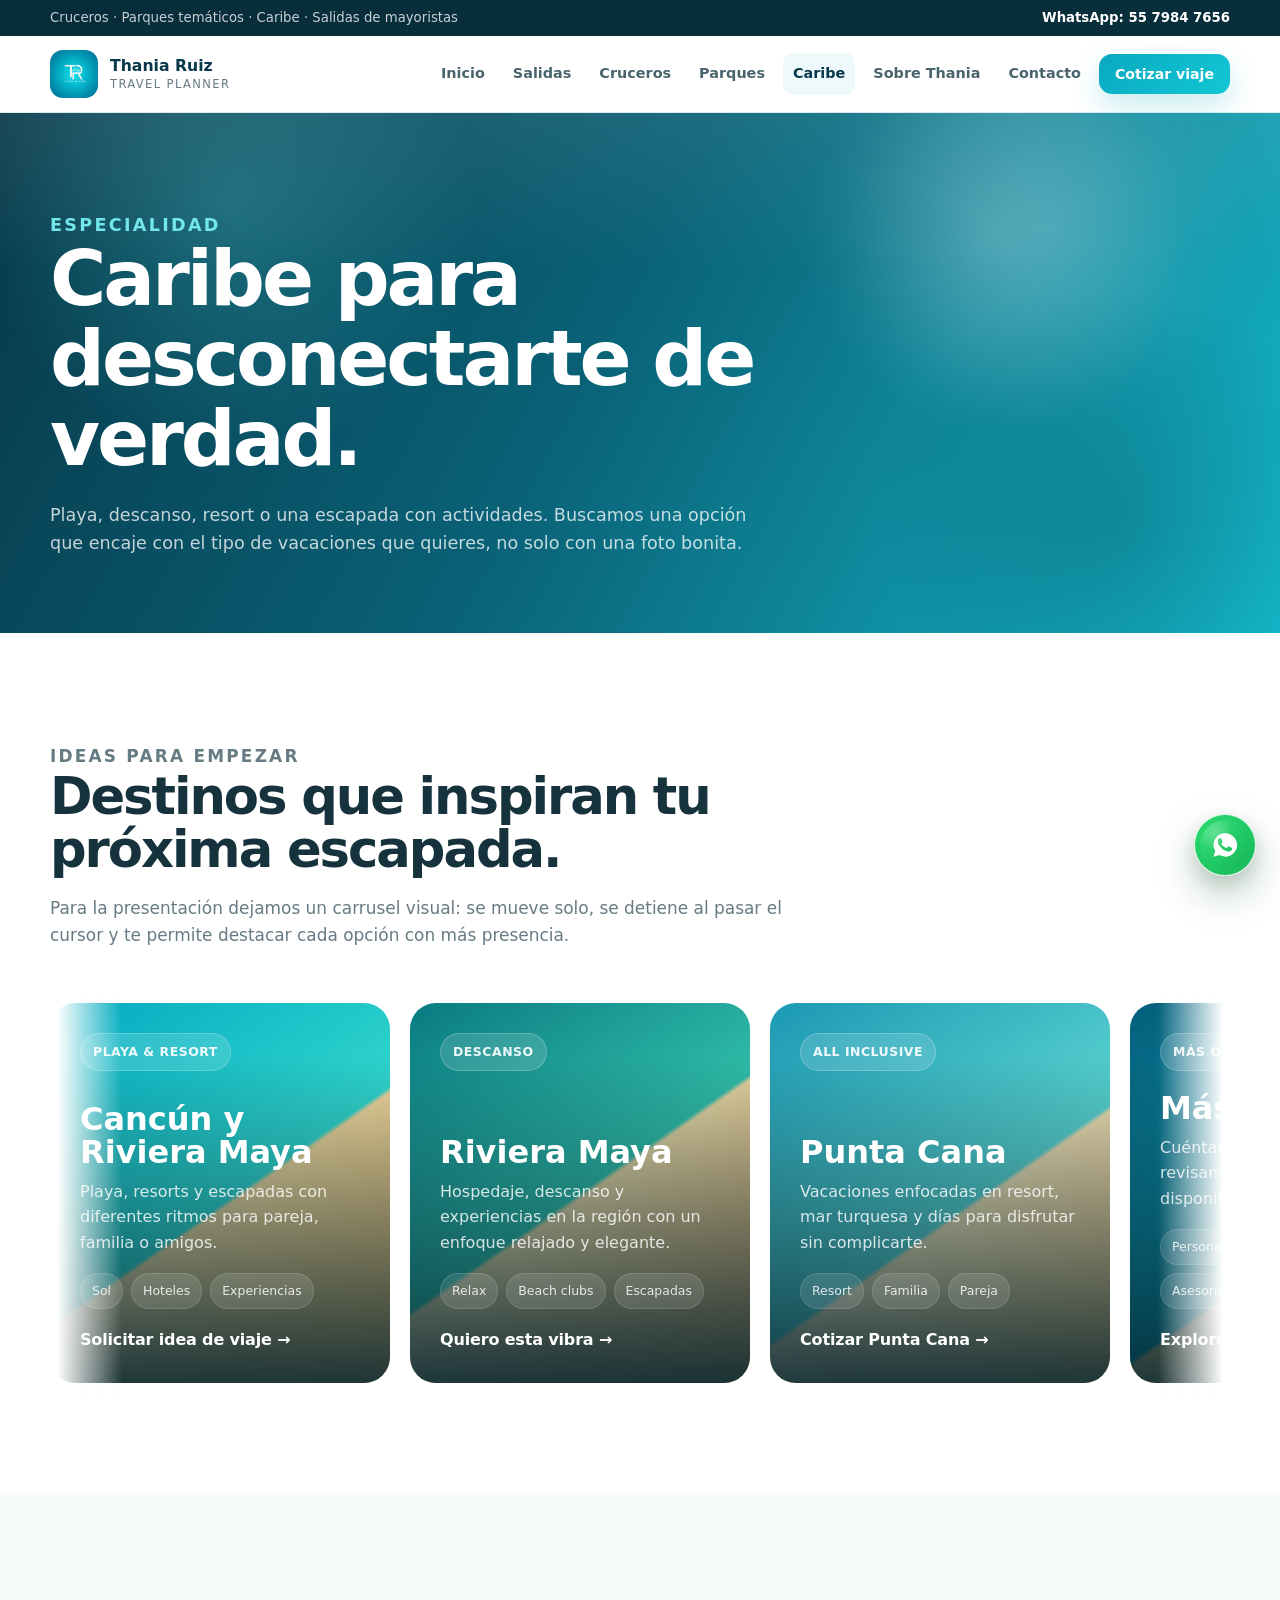
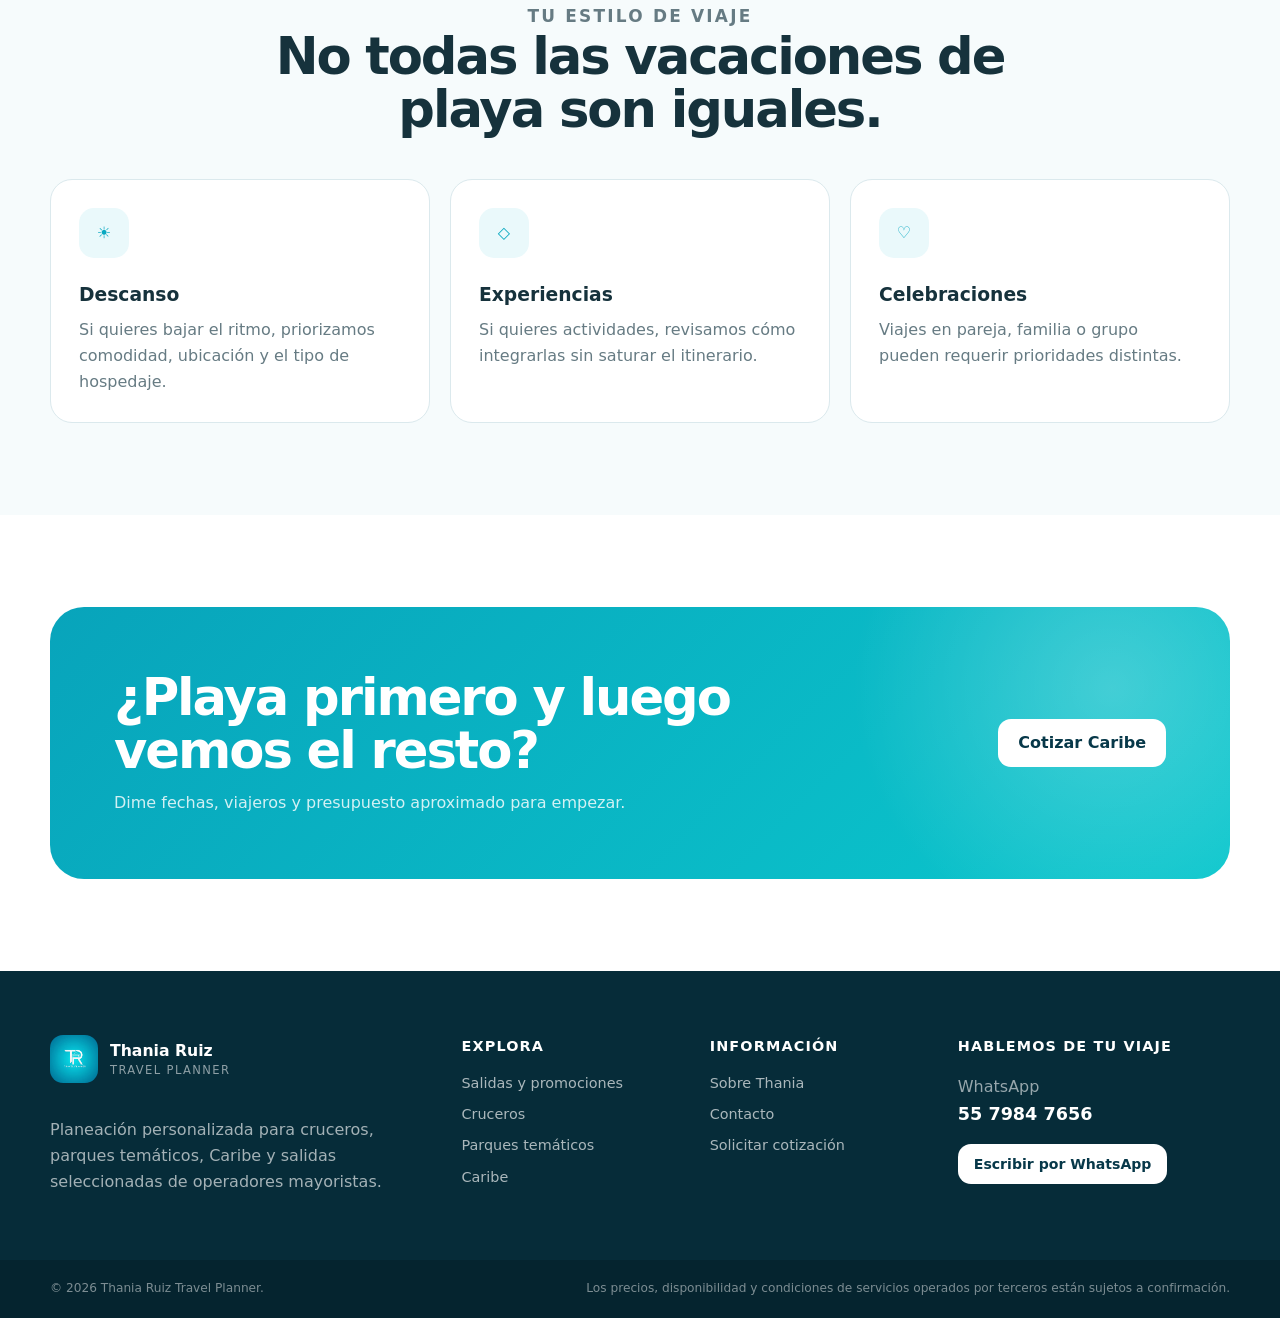
==== caribe.html @ 1c882a8e "Sitio inicial Thania Ruiz Travel Planner" ====
<!DOCTYPE html>
<html lang="es"><head><meta charset="utf-8"><meta name="viewport" content="width=device-width, initial-scale=1"><title>Caribe | Thania Ruiz Travel Planner</title><meta name="description" content="Planea escapadas y vacaciones en destinos del Caribe con Thania Ruiz Travel Planner."><meta name="theme-color" content="#073849"><link rel="icon" href="assets/logo.webp"><link rel="stylesheet" href="css/styles.css"></head>
<body data-page="caribe"><header id="site-header"></header><main id="contenido">
<section class="page-hero"><div class="container page-hero-inner"><div class="page-intro reveal"><p class="eyebrow">Especialidad</p><h1>Caribe para desconectarte de verdad.</h1><p>Playa, descanso, resort o una escapada con actividades. Buscamos una opción que encaje con el tipo de vacaciones que quieres, no solo con una foto bonita.</p></div></div></section>
<section class="section"><div class="container"><div class="section-head reveal"><p class="eyebrow">Ideas para empezar</p><h2>Destinos que inspiran tu próxima escapada.</h2><p>Para la presentación dejamos un carrusel visual: se mueve solo, se detiene al pasar el cursor y te permite destacar cada opción con más presencia.</p></div><div class="destination-carousel reveal"><div class="destination-track">
<a class="destination-card is-carousel cancun" href="contacto.html#cotizar"><div class="destination-copy"><span class="destination-badge">Playa & resort</span><h3>Cancún y Riviera Maya</h3><p>Playa, resorts y escapadas con diferentes ritmos para pareja, familia o amigos.</p><div class="destination-meta"><span>Sol</span><span>Hoteles</span><span>Experiencias</span></div><span class="destination-cta">Solicitar idea de viaje →</span></div></a>
<a class="destination-card is-carousel riviera" href="contacto.html#cotizar"><div class="destination-copy"><span class="destination-badge">Descanso</span><h3>Riviera Maya</h3><p>Hospedaje, descanso y experiencias en la región con un enfoque relajado y elegante.</p><div class="destination-meta"><span>Relax</span><span>Beach clubs</span><span>Escapadas</span></div><span class="destination-cta">Quiero esta vibra →</span></div></a>
<a class="destination-card is-carousel punta" href="contacto.html#cotizar"><div class="destination-copy"><span class="destination-badge">All inclusive</span><h3>Punta Cana</h3><p>Vacaciones enfocadas en resort, mar turquesa y días para disfrutar sin complicarte.</p><div class="destination-meta"><span>Resort</span><span>Familia</span><span>Pareja</span></div><span class="destination-cta">Cotizar Punta Cana →</span></div></a>
<a class="destination-card is-carousel caribbean" href="contacto.html#cotizar"><div class="destination-copy"><span class="destination-badge">Más opciones</span><h3>Más Caribe</h3><p>Cuéntame qué buscas y revisamos otras opciones disponibles según tu tipo de viaje.</p><div class="destination-meta"><span>Personalizado</span><span>Fechas flexibles</span><span>Asesoría</span></div><span class="destination-cta">Explorar opciones →</span></div></a>
<a class="destination-card is-carousel cancun" href="contacto.html#cotizar" aria-hidden="true"><div class="destination-copy"><span class="destination-badge">Playa & resort</span><h3>Cancún y Riviera Maya</h3><p>Playa, resorts y escapadas con diferentes ritmos para pareja, familia o amigos.</p><div class="destination-meta"><span>Sol</span><span>Hoteles</span><span>Experiencias</span></div><span class="destination-cta">Solicitar idea de viaje →</span></div></a>
<a class="destination-card is-carousel riviera" href="contacto.html#cotizar" aria-hidden="true"><div class="destination-copy"><span class="destination-badge">Descanso</span><h3>Riviera Maya</h3><p>Hospedaje, descanso y experiencias en la región con un enfoque relajado y elegante.</p><div class="destination-meta"><span>Relax</span><span>Beach clubs</span><span>Escapadas</span></div><span class="destination-cta">Quiero esta vibra →</span></div></a>
<a class="destination-card is-carousel punta" href="contacto.html#cotizar" aria-hidden="true"><div class="destination-copy"><span class="destination-badge">All inclusive</span><h3>Punta Cana</h3><p>Vacaciones enfocadas en resort, mar turquesa y días para disfrutar sin complicarte.</p><div class="destination-meta"><span>Resort</span><span>Familia</span><span>Pareja</span></div><span class="destination-cta">Cotizar Punta Cana →</span></div></a>
<a class="destination-card is-carousel caribbean" href="contacto.html#cotizar" aria-hidden="true"><div class="destination-copy"><span class="destination-badge">Más opciones</span><h3>Más Caribe</h3><p>Cuéntame qué buscas y revisamos otras opciones disponibles según tu tipo de viaje.</p><div class="destination-meta"><span>Personalizado</span><span>Fechas flexibles</span><span>Asesoría</span></div><span class="destination-cta">Explorar opciones →</span></div></a>
</div></div></div></section>
<section class="section section-soft"><div class="container"><div class="section-head center reveal"><p class="eyebrow">Tu estilo de viaje</p><h2>No todas las vacaciones de playa son iguales.</h2></div><div class="info-grid">
<div class="info-card reveal"><div class="mini-icon">☀</div><h3>Descanso</h3><p>Si quieres bajar el ritmo, priorizamos comodidad, ubicación y el tipo de hospedaje.</p></div>
<div class="info-card reveal"><div class="mini-icon">◇</div><h3>Experiencias</h3><p>Si quieres actividades, revisamos cómo integrarlas sin saturar el itinerario.</p></div>
<div class="info-card reveal"><div class="mini-icon">♡</div><h3>Celebraciones</h3><p>Viajes en pareja, familia o grupo pueden requerir prioridades distintas.</p></div>
</div></div></section>
<section class="section"><div class="container"><div class="cta reveal"><div class="cta-inner"><div><h2>¿Playa primero y luego vemos el resto?</h2><p>Dime fechas, viajeros y presupuesto aproximado para empezar.</p></div><a class="btn btn-light" data-wa-message="Hola Thania, quiero cotizar un viaje al Caribe.">Cotizar Caribe</a></div></div></div></section>
</main><footer id="site-footer"></footer><a class="whatsapp-float" data-wa-message="Hola Thania, quiero cotizar un viaje al Caribe." aria-label="Escribir por WhatsApp"><svg viewBox="0 0 24 24"><path d="M12.04 2a9.82 9.82 0 0 0-8.43 14.87L2.1 22l5.25-1.38A9.99 9.99 0 1 0 12.04 2Zm5.79 14.08c-.25.7-1.47 1.34-2.02 1.42-.52.08-1.18.12-1.9-.12-.44-.14-1-.33-1.73-.64-3.04-1.31-5.03-4.36-5.18-4.56-.15-.2-1.24-1.65-1.24-3.15s.79-2.24 1.07-2.54c.28-.3.61-.37.81-.37.2 0 .4 0 .58.01.19.01.44-.07.69.53.25.6.84 2.05.91 2.2.08.15.13.33.03.53-.1.2-.15.33-.3.51-.15.18-.32.4-.46.53-.15.15-.3.31-.13.61.18.3.79 1.3 1.69 2.11 1.16 1.03 2.14 1.35 2.44 1.5.3.15.48.13.66-.08.18-.2.76-.89.96-1.19.2-.3.4-.25.68-.15.28.1 1.77.84 2.08.99.3.15.51.23.58.35.08.13.08.73-.17 1.43Z"/></svg></a><script src="js/main.js"></script></body></html>
---- css/styles.css ----
:root {
  --turquoise: #0aa9c1;
  --turquoise-2: #12c7d4;
  --deep: #073849;
  --navy: #082d3b;
  --ink: #16323c;
  --muted: #667b83;
  --cream: #f6fbfc;
  --white: #ffffff;
  --line: #dbe9ed;
  --shadow: 0 22px 60px rgba(4, 50, 66, .13);
  --shadow-soft: 0 12px 32px rgba(4, 50, 66, .09);
  --radius: 26px;
  --radius-sm: 16px;
  --container: 1180px;
}

* { box-sizing: border-box; }
html { scroll-behavior: smooth; }
body {
  margin: 0;
  color: var(--ink);
  background: var(--white);
  font-family: Inter, ui-sans-serif, system-ui, -apple-system, BlinkMacSystemFont, "Segoe UI", sans-serif;
  line-height: 1.6;
  -webkit-font-smoothing: antialiased;
}
body.menu-open { overflow: hidden; }
img { max-width: 100%; display: block; }
a { color: inherit; text-decoration: none; }
button, input, select, textarea { font: inherit; }
button { cursor: pointer; }

.container { width: min(calc(100% - 40px), var(--container)); margin-inline: auto; }
.section { padding: 92px 0; }
.section-soft { background: var(--cream); }
.section-dark { background: var(--deep); color: var(--white); }
.section-head { max-width: 760px; margin-bottom: 42px; }
.section-head.center { margin-inline: auto; text-align: center; }
.section-head h2, .page-intro h1, .hero h1 {
  margin: 0;
  line-height: 1.04;
  letter-spacing: -.04em;
}
.section-head h2 { font-size: clamp(2rem, 4vw, 3.45rem); }
.section-head p { margin: 18px 0 0; color: var(--muted); font-size: 1.06rem; }
.section-dark .section-head p { color: rgba(255,255,255,.74); }
.eyebrow {
  margin: 0 0 12px;
  color: var(--turquoise);
  font-size: .77rem;
  font-weight: 800;
  letter-spacing: .13em;
  text-transform: uppercase;
}
.section-dark .eyebrow { color: #5be1e7; }

.skip-link { position: fixed; left: 16px; top: -60px; z-index: 9999; background: #fff; padding: 10px 14px; border-radius: 10px; box-shadow: var(--shadow-soft); }
.skip-link:focus { top: 16px; }

.topbar { background: var(--navy); color: rgba(255,255,255,.78); font-size: .83rem; }
.topbar-inner { min-height: 36px; display: flex; justify-content: space-between; align-items: center; gap: 20px; }
.topbar a { color: #fff; font-weight: 700; }
.nav { position: sticky; top: 0; z-index: 100; background: rgba(255,255,255,.96); border-bottom: 1px solid rgba(219,233,237,.9); backdrop-filter: blur(16px); }
.nav-inner { min-height: 76px; display: flex; align-items: center; justify-content: space-between; gap: 24px; }
.brand { display: inline-flex; align-items: center; gap: 12px; min-width: 210px; }
.brand img { width: 48px; height: 48px; object-fit: cover; border-radius: 13px; }
.brand span { display: flex; flex-direction: column; line-height: 1.05; }
.brand strong { font-size: .98rem; color: var(--deep); }
.brand small { margin-top: 4px; color: var(--muted); font-size: .72rem; letter-spacing: .12em; text-transform: uppercase; }
.nav-menu { display: flex; align-items: center; gap: 8px; }
.nav-menu > a:not(.btn) { padding: 9px 10px; color: #49646d; font-size: .9rem; font-weight: 700; border-radius: 10px; transition: .2s ease; }
.nav-menu > a:not(.btn):hover, .nav-menu > a.active { background: #edf9fb; color: var(--deep); }
.nav-toggle { display: none; width: 44px; height: 44px; border: 0; background: transparent; padding: 9px; }
.nav-toggle span { display: block; height: 2px; background: var(--deep); margin: 5px 0; border-radius: 2px; }

.btn {
  display: inline-flex;
  align-items: center;
  justify-content: center;
  gap: 9px;
  min-height: 48px;
  padding: 0 20px;
  border: 0;
  border-radius: 13px;
  background: linear-gradient(135deg, var(--turquoise), var(--turquoise-2));
  color: #fff;
  font-weight: 800;
  box-shadow: 0 12px 28px rgba(10,169,193,.22);
  transition: transform .2s ease, box-shadow .2s ease;
}
.btn:hover { transform: translateY(-2px); box-shadow: 0 16px 32px rgba(10,169,193,.28); }
.btn-sm { min-height: 40px; padding-inline: 16px; font-size: .88rem; }
.btn-light { background: #fff; color: var(--deep); box-shadow: none; }
.btn-outline { background: transparent; color: var(--deep); border: 1px solid var(--line); box-shadow: none; }
.btn-outline:hover { border-color: #9adce4; box-shadow: none; }
.btn-block { width: 100%; }

.hero { position: relative; overflow: hidden; min-height: 720px; background: linear-gradient(115deg, #052f3c 0%, #075b6e 52%, #08a9bd 100%); color: #fff; }
.hero::before, .page-hero::before {
  content: "";
  position: absolute;
  inset: 0;
  background:
    radial-gradient(circle at 78% 26%, rgba(95,235,239,.28), transparent 25%),
    radial-gradient(circle at 87% 74%, rgba(255,255,255,.11), transparent 18%),
    linear-gradient(transparent 94%, rgba(255,255,255,.1) 94%);
  background-size: auto, auto, 100% 34px;
  pointer-events: none;
}
.hero::after {
  content: "";
  position: absolute;
  width: 470px;
  height: 470px;
  right: -95px;
  bottom: -90px;
  border-radius: 50%;
  border: 1px solid rgba(255,255,255,.16);
  box-shadow: 0 0 0 72px rgba(255,255,255,.035), 0 0 0 144px rgba(255,255,255,.025);
}
.hero-inner { position: relative; z-index: 2; min-height: 720px; display: grid; grid-template-columns: 1.06fr .94fr; align-items: center; gap: 60px; padding: 72px 0; }
.hero-copy { max-width: 690px; }
.hero .eyebrow { color: #7ee9ec; }
.hero h1 { font-size: clamp(3.25rem, 7vw, 6.2rem); max-width: 800px; }
.hero h1 span { color: #73e7eb; }
.hero-copy > p { max-width: 660px; margin: 24px 0 30px; color: rgba(255,255,255,.82); font-size: clamp(1.05rem, 2vw, 1.22rem); }
.hero-actions { display: flex; flex-wrap: wrap; gap: 12px; }
.hero .btn-outline { color: #fff; border-color: rgba(255,255,255,.3); }
.hero .btn-outline:hover { background: rgba(255,255,255,.08); }
.hero-tags { display: flex; flex-wrap: wrap; gap: 10px; margin-top: 32px; }
.hero-tags span { padding: 9px 12px; border: 1px solid rgba(255,255,255,.16); border-radius: 999px; background: rgba(255,255,255,.07); color: rgba(255,255,255,.82); font-size: .83rem; }
.hero-panel { position: relative; min-height: 520px; }
.hero-orbit { position: absolute; inset: 20px 0 0 34px; border-radius: 48% 52% 45% 55% / 57% 42% 58% 43%; background: linear-gradient(145deg, rgba(255,255,255,.18), rgba(255,255,255,.05)); border: 1px solid rgba(255,255,255,.2); backdrop-filter: blur(7px); }
.hero-logo-card { position: absolute; width: min(380px, 82%); right: 4%; top: 12%; border-radius: 32px; padding: 24px; background: #fff; box-shadow: 0 35px 90px rgba(0,0,0,.22); transform: rotate(3deg); }
.hero-logo-card img { width: 100%; aspect-ratio: 1 / 1; object-fit: cover; border-radius: 22px; }
.hero-float { position: absolute; left: 0; bottom: 16%; width: 250px; padding: 18px 20px; border-radius: 20px; background: rgba(5,46,59,.77); border: 1px solid rgba(255,255,255,.16); backdrop-filter: blur(12px); box-shadow: var(--shadow); }
.hero-float strong { display: block; font-size: 1.05rem; }
.hero-float span { display: block; margin-top: 4px; color: rgba(255,255,255,.7); font-size: .88rem; }

.trust-strip { margin-top: -34px; position: relative; z-index: 4; }
.trust-grid { display: grid; grid-template-columns: repeat(4, 1fr); background: #fff; border: 1px solid var(--line); border-radius: 22px; box-shadow: var(--shadow-soft); overflow: hidden; }
.trust-item { padding: 24px 22px; border-right: 1px solid var(--line); }
.trust-item:last-child { border-right: 0; }
.trust-item strong { display: block; color: var(--deep); font-size: 1.03rem; }
.trust-item span { color: var(--muted); font-size: .86rem; }

.card-grid { display: grid; grid-template-columns: repeat(3, 1fr); gap: 22px; }
.experience-card { position: relative; min-height: 360px; padding: 30px; border-radius: var(--radius); overflow: hidden; display: flex; flex-direction: column; justify-content: flex-end; color: #fff; box-shadow: var(--shadow-soft); isolation: isolate; }
.experience-card::before, .destination-card::before, .departure-visual::before { content: ""; position: absolute; inset: 0; z-index: -2; transition: transform .5s ease; }
.experience-card::after, .destination-card::after, .departure-visual::after { content: ""; position: absolute; inset: 0; z-index: -1; background: linear-gradient(180deg, rgba(3,35,47,.05) 10%, rgba(3,35,47,.86) 100%); }
.experience-card:hover::before, .destination-card:hover::before { transform: scale(1.04); }
.bg-cruise::before { background: linear-gradient(145deg, #0c7f9a, #b8eef0); }
.bg-parks::before { background: linear-gradient(145deg, #7b5ed6, #ec87c0 52%, #f6c26c); }
.bg-caribe::before { background: linear-gradient(145deg, #0ca8b3 5%, #30d4cb 45%, #f5d89f 46%, #eebc6c 100%); }
.experience-icon { width: 54px; height: 54px; display: grid; place-items: center; border-radius: 16px; background: rgba(255,255,255,.16); border: 1px solid rgba(255,255,255,.22); backdrop-filter: blur(8px); margin-bottom: auto; }
.experience-icon svg { width: 28px; }
.experience-card h3 { margin: 22px 0 8px; font-size: 1.8rem; line-height: 1.05; }
.experience-card p { margin: 0 0 16px; color: rgba(255,255,255,.78); }
.card-link { font-weight: 800; }

.split { display: grid; grid-template-columns: .95fr 1.05fr; gap: 70px; align-items: center; }
.visual-panel { min-height: 520px; position: relative; border-radius: 34px; overflow: hidden; background: linear-gradient(145deg, #06a9ba, #b9f0ef); box-shadow: var(--shadow); }
.visual-panel::before { content: ""; position: absolute; width: 310px; height: 310px; top: -90px; left: -70px; border-radius: 50%; border: 1px solid rgba(255,255,255,.5); box-shadow: 0 0 0 65px rgba(255,255,255,.12), 0 0 0 130px rgba(255,255,255,.08); }
.visual-panel::after { content: "TR"; position: absolute; right: 24px; bottom: -34px; color: rgba(255,255,255,.24); font-size: 13rem; font-weight: 900; line-height: 1; letter-spacing: -.12em; }
.visual-note { position: absolute; left: 26px; right: 26px; bottom: 26px; z-index: 2; padding: 24px; border-radius: 20px; background: rgba(5,48,62,.85); color: #fff; backdrop-filter: blur(10px); }
.visual-note strong { font-size: 1.15rem; }
.visual-note p { margin: 7px 0 0; color: rgba(255,255,255,.7); }
.copy h2 { margin: 0; font-size: clamp(2.15rem, 4vw, 3.7rem); line-height: 1.03; letter-spacing: -.04em; }
.copy > p { color: var(--muted); font-size: 1.05rem; }
.check-list { list-style: none; padding: 0; margin: 28px 0; display: grid; gap: 13px; }
.check-list li { display: flex; gap: 12px; align-items: flex-start; }
.check-list li::before { content: "✓"; flex: 0 0 26px; height: 26px; display: grid; place-items: center; border-radius: 50%; background: #e9f9fb; color: var(--turquoise); font-weight: 900; }

.majorista-banner { position: relative; overflow: hidden; border-radius: 32px; background: linear-gradient(135deg, var(--navy), #096e80); color: #fff; padding: 48px; box-shadow: var(--shadow-soft); }
.majorista-banner::after { content: ""; position: absolute; width: 330px; height: 330px; right: -100px; top: -90px; border-radius: 50%; border: 1px solid rgba(255,255,255,.15); box-shadow: 0 0 0 60px rgba(255,255,255,.04), 0 0 0 120px rgba(255,255,255,.03); }
.majorista-inner { position: relative; z-index: 2; display: grid; grid-template-columns: 1fr auto; align-items: center; gap: 30px; }
.majorista-banner h2 { margin: 0 0 10px; font-size: clamp(2rem, 4vw, 3.2rem); letter-spacing: -.04em; line-height: 1.05; }
.majorista-banner p { max-width: 740px; margin: 0; color: rgba(255,255,255,.72); }

.steps { display: grid; grid-template-columns: repeat(4, 1fr); gap: 16px; }
.step { padding: 30px 26px; border: 1px solid var(--line); border-radius: 20px; background: #fff; }
.step h3 { margin: 0 0 8px; font-size: 1.1rem; }
.step p { margin: 0; color: var(--muted); font-size: .9rem; }

.cta { position: relative; overflow: hidden; border-radius: 34px; padding: 64px; background: linear-gradient(135deg, #08a4bb, #0bc7cd); color: #fff; }
.cta::before { content: ""; position: absolute; inset: 0; background: radial-gradient(circle at 90% 30%, rgba(255,255,255,.23), transparent 24%); }
.cta-inner { position: relative; z-index: 2; display: grid; grid-template-columns: 1fr auto; gap: 30px; align-items: center; }
.cta h2 { margin: 0; max-width: 760px; font-size: clamp(2rem, 4vw, 3.5rem); line-height: 1.04; letter-spacing: -.04em; }
.cta p { margin: 12px 0 0; color: rgba(255,255,255,.82); }

.page-hero { position: relative; overflow: hidden; background: linear-gradient(120deg, #073849, #08798c); color: #fff; }
.page-hero-inner { position: relative; z-index: 2; min-height: 380px; padding: 76px 0; display: flex; align-items: flex-end; }
.page-intro { max-width: 790px; }
.page-intro .eyebrow { color: #72e6ea; }
.page-intro h1 { font-size: clamp(3rem, 6vw, 5.2rem); }
.page-intro p { margin: 22px 0 0; max-width: 720px; color: rgba(255,255,255,.76); font-size: 1.1rem; }

.filter-bar { display: flex; flex-wrap: wrap; gap: 9px; margin-bottom: 32px; }
.filter-button { border: 1px solid var(--line); background: #fff; color: #536b74; border-radius: 999px; padding: 10px 15px; font-weight: 800; font-size: .86rem; }
.filter-button.active, .filter-button:hover { background: var(--deep); border-color: var(--deep); color: #fff; }
.departure-grid { display: grid; grid-template-columns: repeat(3, 1fr); gap: 22px; }
.departure-card { border: 1px solid var(--line); border-radius: 24px; overflow: hidden; background: #fff; box-shadow: var(--shadow-soft); }
.departure-visual { position: relative; min-height: 190px; overflow: hidden; isolation: isolate; color: #fff; }
.departure-visual.sea::before { background: linear-gradient(145deg, #0596ac, #18cbd0 54%, #f2d79d 55%, #e9b763); }
.departure-visual::after { background: linear-gradient(180deg, rgba(4,43,55,.04), rgba(4,43,55,.34)); }
.departure-label { position: absolute; left: 18px; top: 18px; z-index: 2; padding: 8px 11px; border-radius: 999px; background: rgba(255,255,255,.9); color: var(--deep); font-size: .76rem; font-weight: 900; }
.departure-icon { position: absolute; right: 24px; bottom: 20px; z-index: 2; width: 62px; height: 62px; display: grid; place-items: center; border-radius: 18px; background: rgba(255,255,255,.16); border: 1px solid rgba(255,255,255,.25); }
.departure-icon svg { width: 34px; }
.departure-body { padding: 24px; }
.departure-body h2 { margin: 0 0 4px; font-size: 1.4rem; line-height: 1.15; }
.departure-destination { margin: 0 0 20px; color: var(--muted); }
.departure-meta { display: grid; grid-template-columns: 1fr 1fr; gap: 10px; margin-bottom: 18px; }
.departure-meta span { padding: 11px; border-radius: 13px; background: var(--cream); color: var(--muted); font-size: .79rem; }
.departure-meta strong { display: block; color: var(--deep); font-size: .73rem; text-transform: uppercase; letter-spacing: .06em; }
.departure-body > p:not(.eyebrow):not(.departure-destination) { color: var(--muted); font-size: .9rem; }
.empty-state { grid-column: 1 / -1; padding: 60px; display: flex; flex-direction: column; align-items: center; text-align: center; border: 1px dashed #b8d9df; border-radius: 24px; background: #f8fcfd; }
.empty-state strong { font-size: 1.2rem; }
.empty-state span { color: var(--muted); margin: 6px 0 20px; }

.info-grid { display: grid; grid-template-columns: repeat(3, 1fr); gap: 20px; }
.info-card { padding: 28px; border-radius: 22px; border: 1px solid var(--line); background: #fff; }
.info-card .mini-icon { width: 50px; height: 50px; display: grid; place-items: center; border-radius: 15px; background: #eaf9fb; color: var(--turquoise); margin-bottom: 22px; font-weight: 900; }
.info-card h3 { margin: 0 0 8px; }
.info-card p { margin: 0; color: var(--muted); }

.destination-grid { display: grid; grid-template-columns: repeat(2, 1fr); gap: 20px; }
.destination-card { position: relative; min-height: 300px; border-radius: 26px; padding: 28px; display: flex; align-items: flex-end; overflow: hidden; color: #fff; isolation: isolate; }
.destination-card.cancun::before { background: linear-gradient(145deg, #07abc1, #36d8cf 52%, #f5d99e 53%, #e8b768); }
.destination-card.riviera::before { background: linear-gradient(145deg, #0d7b83, #34bda9 50%, #e8d5a3 51%, #c8975d); }
.destination-card.punta::before { background: linear-gradient(145deg, #209ab4, #5ed5d2 55%, #f7e3b6 56%, #edbd76); }
.destination-card.caribbean::before { background: linear-gradient(145deg, #075e7a, #139db2 58%, #f2ca84 59%, #dd9e52); }
.destination-card h3 { margin: 0; font-size: 1.7rem; }
.destination-card p { margin: 5px 0 0; color: rgba(255,255,255,.76); }

.faq { display: grid; gap: 12px; max-width: 900px; }
details { border: 1px solid var(--line); border-radius: 16px; padding: 18px 20px; background: #fff; }
summary { cursor: pointer; font-weight: 800; color: var(--deep); }
details p { color: var(--muted); margin: 12px 0 2px; }

.quote-layout { display: grid; grid-template-columns: .75fr 1.25fr; gap: 54px; align-items: start; }
.contact-card { padding: 32px; border-radius: 24px; background: linear-gradient(145deg, var(--deep), #08798b); color: #fff; position: sticky; top: 110px; }
.contact-card h2 { margin: 0 0 12px; font-size: 2rem; line-height: 1.05; }
.contact-card p { color: rgba(255,255,255,.72); }
.contact-lines { display: grid; gap: 14px; margin-top: 28px; }
.contact-line { padding: 16px; border-radius: 14px; background: rgba(255,255,255,.08); border: 1px solid rgba(255,255,255,.12); }
.contact-line span { display: block; color: rgba(255,255,255,.6); font-size: .75rem; text-transform: uppercase; letter-spacing: .08em; }
.contact-line strong { display: block; margin-top: 2px; }
.form-card { padding: 34px; border: 1px solid var(--line); border-radius: 26px; background: #fff; box-shadow: var(--shadow-soft); }
.form-grid { display: grid; grid-template-columns: 1fr 1fr; gap: 18px; }
.field { display: grid; gap: 7px; }
.field.full { grid-column: 1 / -1; }
.field label { color: var(--deep); font-weight: 800; font-size: .86rem; }
.field input, .field select, .field textarea { width: 100%; border: 1px solid #cfdee2; border-radius: 12px; padding: 13px 14px; color: var(--ink); background: #fbfdfe; outline: none; }
.field textarea { min-height: 120px; resize: vertical; }
.field input:focus, .field select:focus, .field textarea:focus { border-color: var(--turquoise); box-shadow: 0 0 0 3px rgba(10,169,193,.09); }
.form-note { color: var(--muted); font-size: .79rem; margin: 14px 0 0; }

.footer-main { background: #062c39; color: #fff; padding: 64px 0 50px; }
.footer-grid { display: grid; grid-template-columns: 1.35fr .75fr .75fr 1fr; gap: 44px; }
.brand-footer { min-width: 0; margin-bottom: 18px; }
.brand-footer strong { color: #fff; }
.brand-footer small { color: rgba(255,255,255,.55); }
.footer-grid > div:first-child p { max-width: 390px; color: rgba(255,255,255,.63); }
.footer-grid h3 { margin: 0 0 14px; font-size: .9rem; text-transform: uppercase; letter-spacing: .08em; }
.footer-grid > div > a:not(.brand):not(.btn) { display: block; margin: 8px 0; color: rgba(255,255,255,.66); font-size: .9rem; }
.footer-grid > div > a:hover { color: #fff; }
.footer-contact { color: rgba(255,255,255,.58); }
.footer-contact a { color: #fff; font-size: 1.1rem; font-weight: 800; }
.footer-bottom { background: #05242f; color: rgba(255,255,255,.48); font-size: .76rem; }
.footer-bottom-inner { min-height: 58px; display: flex; justify-content: space-between; align-items: center; gap: 24px; }

.whatsapp-float { position: fixed; right: 22px; bottom: 22px; z-index: 90; width: 58px; height: 58px; display: grid; place-items: center; border-radius: 50%; background: #25d366; color: #fff; box-shadow: 0 14px 30px rgba(0,0,0,.22); transition: transform .2s ease; }
.whatsapp-float:hover { transform: translateY(-3px) scale(1.03); }
.whatsapp-float svg { width: 28px; height: 28px; fill: currentColor; }

.reveal { opacity: 0; transform: translateY(18px); transition: opacity .6s ease, transform .6s ease; }
.reveal.visible { opacity: 1; transform: none; }

@media (max-width: 1040px) {
  .topbar-inner span { display: none; }
  .topbar-inner { justify-content: flex-end; }
  .nav-toggle { display: block; }
  .nav-menu { position: fixed; inset: 113px 0 auto 0; padding: 20px; background: #fff; border-bottom: 1px solid var(--line); box-shadow: var(--shadow-soft); display: grid; gap: 4px; transform: translateY(-12px); opacity: 0; pointer-events: none; transition: .2s ease; }
  .nav-menu.open { transform: none; opacity: 1; pointer-events: auto; }
  .nav-menu > a:not(.btn) { padding: 12px 14px; }
  .hero, .hero-inner { min-height: auto; }
  .hero-inner { grid-template-columns: 1fr; padding: 90px 0 110px; }
  .hero-panel { display: none; }
  .trust-grid { grid-template-columns: repeat(2, 1fr); }
  .trust-item:nth-child(2) { border-right: 0; }
  .trust-item:nth-child(-n+2) { border-bottom: 1px solid var(--line); }
  .card-grid, .departure-grid { grid-template-columns: repeat(2, 1fr); }
  .split { grid-template-columns: 1fr; gap: 42px; }
  .visual-panel { min-height: 390px; }
  .steps { grid-template-columns: repeat(2, 1fr); }
  .quote-layout { grid-template-columns: 1fr; }
  .contact-card { position: static; }
  .footer-grid { grid-template-columns: repeat(2, 1fr); }
}

@media (max-width: 700px) {
  .container { width: min(calc(100% - 28px), var(--container)); }
  .section { padding: 68px 0; }
  .topbar { display: none; }
  .nav-inner { min-height: 70px; }
  .nav-menu { inset: 70px 0 auto 0; }
  .brand img { width: 44px; height: 44px; }
  .hero-inner { padding: 74px 0 88px; }
  .hero h1 { font-size: clamp(2.75rem, 15vw, 4.2rem); }
  .hero-copy > p { font-size: 1rem; }
  .hero-actions { flex-direction: column; align-items: stretch; }
  .hero-actions .btn { width: 100%; }
  .trust-strip { margin-top: -24px; }
  .trust-grid { grid-template-columns: 1fr; }
  .trust-item { border-right: 0 !important; border-bottom: 1px solid var(--line); }
  .trust-item:last-child { border-bottom: 0; }
  .card-grid, .departure-grid, .info-grid, .destination-grid { grid-template-columns: 1fr; }
  .experience-card { min-height: 320px; }
  .majorista-banner { padding: 34px 26px; }
  .majorista-inner, .cta-inner { grid-template-columns: 1fr; }
  .majorista-inner .btn, .cta-inner .btn { width: 100%; }
  .steps { grid-template-columns: 1fr; }
  .cta { padding: 40px 26px; border-radius: 26px; }
  .page-hero-inner { min-height: 330px; padding: 58px 0; }
  .page-intro h1 { font-size: clamp(2.65rem, 13vw, 4rem); }
  .departure-meta { grid-template-columns: 1fr; }
  .form-grid { grid-template-columns: 1fr; }
  .field.full { grid-column: auto; }
  .form-card { padding: 24px; }
  .footer-grid { grid-template-columns: 1fr; gap: 30px; }
  .footer-bottom-inner { padding: 16px 0; display: grid; }
  .whatsapp-float { right: 16px; bottom: 16px; width: 54px; height: 54px; }
}
.pt-0 { padding-top: 0; }

/* --- Presentation refinements requested by client demo --- */
.page-hero {
  background:
    radial-gradient(circle at 18% 18%, rgba(92, 235, 239, .22), transparent 22%),
    radial-gradient(circle at 82% 22%, rgba(255,255,255,.14), transparent 18%),
    linear-gradient(118deg, #073849 0%, #0a6176 46%, #14b8ca 100%);
}

.page-hero::before {
  background:
    linear-gradient(180deg, rgba(255,255,255,.08), transparent 30%),
    radial-gradient(circle at 78% 24%, rgba(255,255,255,.18), transparent 18%),
    radial-gradient(circle at 87% 78%, rgba(4,36,48,.2), transparent 20%);
  opacity: 1;
}

.destination-carousel {
  position: relative;
  overflow: hidden;
  padding: 12px 0 18px;
}

.destination-carousel::before,
.destination-carousel::after {
  content: "";
  position: absolute;
  top: 0;
  bottom: 0;
  width: 72px;
  z-index: 4;
  pointer-events: none;
}

.destination-carousel::before {
  left: 0;
  background: linear-gradient(90deg, #fff 10%, rgba(255,255,255,0));
}

.destination-carousel::after {
  right: 0;
  background: linear-gradient(270deg, #fff 10%, rgba(255,255,255,0));
}

.destination-track {
  display: flex;
  align-items: stretch;
  gap: 20px;
  width: max-content;
  animation: destination-marquee 30s linear infinite;
  will-change: transform;
}

.destination-carousel:hover .destination-track {
  animation-play-state: paused;
}

@keyframes destination-marquee {
  0% { transform: translateX(0); }
  100% { transform: translateX(calc(-50% - 10px)); }
}

.destination-card.is-carousel {
  flex: 0 0 340px;
  min-height: 380px;
  padding: 30px;
  text-decoration: none;
  transform-origin: center center;
  transition: transform .35s ease, box-shadow .35s ease, filter .35s ease;
}

.destination-card.is-carousel::before {
  transition: transform .55s ease, filter .55s ease;
  filter: saturate(1.04);
}

.destination-card.is-carousel::after {
  background: linear-gradient(180deg, rgba(4, 34, 45, .02) 14%, rgba(3,35,47,.88) 100%);
}

.destination-card.is-carousel:hover {
  transform: scale(1.06);
  box-shadow: 0 26px 58px rgba(4, 50, 66, .20);
  z-index: 5;
}

.destination-card.is-carousel:hover::before {
  transform: scale(1.08);
  filter: saturate(1.14) brightness(1.03);
}

.destination-copy {
  display: flex;
  flex-direction: column;
  justify-content: flex-end;
  height: 100%;
}

.destination-badge {
  display: inline-flex;
  align-items: center;
  width: fit-content;
  padding: 8px 12px;
  border-radius: 999px;
  margin-bottom: auto;
  background: rgba(255,255,255,.14);
  border: 1px solid rgba(255,255,255,.22);
  backdrop-filter: blur(8px);
  color: rgba(255,255,255,.92);
  font-size: .78rem;
  font-weight: 700;
  letter-spacing: .04em;
  text-transform: uppercase;
}

.destination-card.is-carousel h3 {
  font-size: 2rem;
  line-height: 1.02;
  margin: 18px 0 10px;
}

.destination-card.is-carousel p {
  margin: 0;
  color: rgba(255,255,255,.82);
  max-width: 290px;
}

.destination-meta {
  display: flex;
  flex-wrap: wrap;
  gap: 8px;
  margin-top: 18px;
  opacity: .92;
}

.destination-meta span {
  padding: 7px 11px;
  border-radius: 999px;
  background: rgba(255,255,255,.12);
  border: 1px solid rgba(255,255,255,.14);
  color: rgba(255,255,255,.92);
  font-size: .78rem;
}

.destination-cta {
  margin-top: 18px;
  font-weight: 800;
  color: #fff;
  letter-spacing: -.01em;
}

.whatsapp-float {
  position: fixed;
  right: 24px;
  bottom: 24px;
  z-index: 90;
  width: 62px;
  height: 62px;
  display: grid;
  place-items: center;
  border-radius: 50%;
  color: #fff;
  background: linear-gradient(135deg, #29db6f 0%, #18b85a 100%);
  border: 1px solid rgba(255,255,255,.82);
  box-shadow: 0 18px 40px rgba(14, 85, 42, .28), 0 8px 20px rgba(0,0,0,.12);
  transition: transform .22s ease, box-shadow .22s ease, filter .22s ease;
}

.whatsapp-float::before {
  content: "";
  position: absolute;
  inset: 5px;
  border-radius: 50%;
  background: radial-gradient(circle at 30% 25%, rgba(255,255,255,.28), transparent 36%), linear-gradient(135deg, #34e27b, #13b654);
  z-index: -1;
}

.whatsapp-float:hover {
  transform: translateY(-4px) scale(1.05);
  box-shadow: 0 24px 46px rgba(14, 85, 42, .34), 0 12px 24px rgba(0,0,0,.12);
  filter: saturate(1.03);
}

.whatsapp-float svg {
  width: 28px;
  height: 28px;
  fill: currentColor;
}

@media (max-width: 900px) {
  .destination-card.is-carousel {
    flex-basis: 290px;
    min-height: 350px;
  }
}

@media (max-width: 700px) {
  .destination-carousel::before,
  .destination-carousel::after {
    width: 32px;
  }

  .destination-track {
    gap: 16px;
    animation-duration: 24s;
  }

  .destination-card.is-carousel {
    flex-basis: 260px;
    min-height: 320px;
    padding: 24px;
  }

  .destination-card.is-carousel h3 {
    font-size: 1.65rem;
  }

  .whatsapp-float {
    right: 16px;
    bottom: 16px;
    width: 58px;
    height: 58px;
  }
}
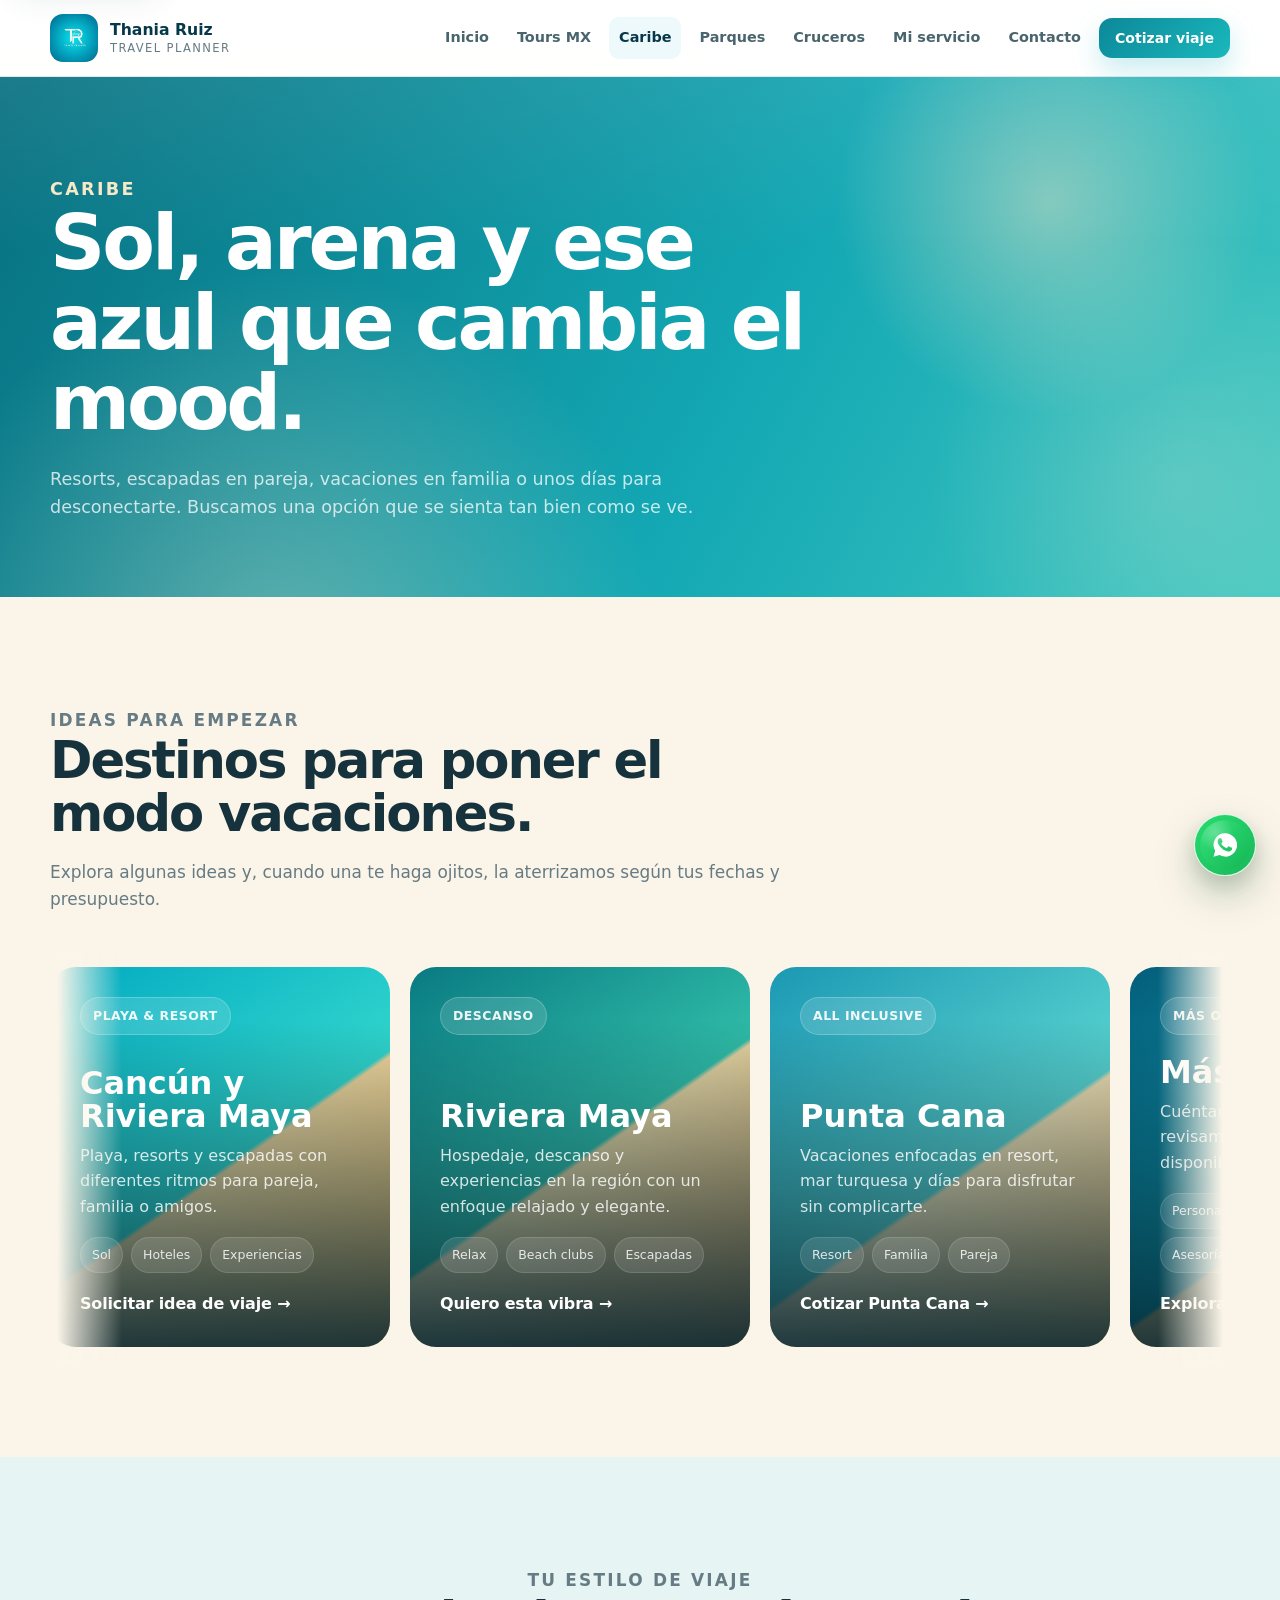
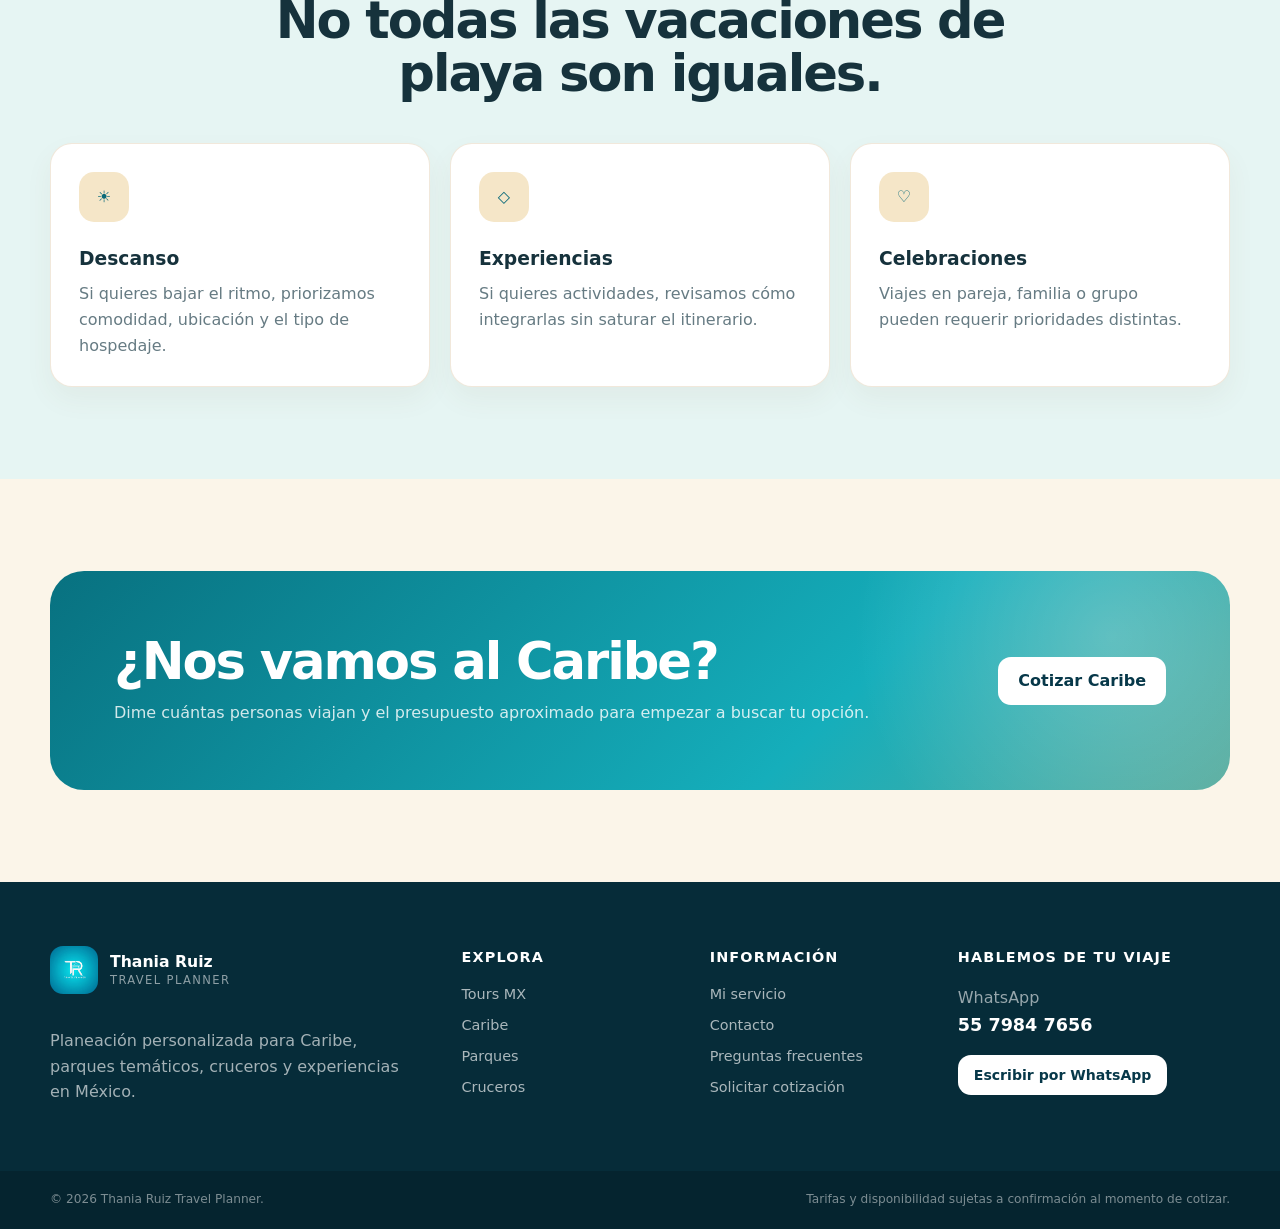
==== commit d5852c60: "Actualiza estructura, Tours Mx y servicios de viaje" ====
--- a/caribe.html
+++ b/caribe.html
@@ -1,8 +1,8 @@
 <!DOCTYPE html>
-<html lang="es"><head><meta charset="utf-8"><meta name="viewport" content="width=device-width, initial-scale=1"><title>Caribe | Thania Ruiz Travel Planner</title><meta name="description" content="Planea escapadas y vacaciones en destinos del Caribe con Thania Ruiz Travel Planner."><meta name="theme-color" content="#073849"><link rel="icon" href="assets/logo.webp"><link rel="stylesheet" href="css/styles.css"></head>
+<html lang="es"><head><meta charset="utf-8"><meta name="viewport" content="width=device-width, initial-scale=1"><title>Caribe | Thania Ruiz Travel Planner</title><meta name="description" content="Planea escapadas y vacaciones en destinos del Caribe con Thania Ruiz Travel Planner."><meta name="theme-color" content="#1aa9b8"><link rel="icon" href="assets/logo.webp"><link rel="stylesheet" href="css/styles.css?v=6"></head>
 <body data-page="caribe"><header id="site-header"></header><main id="contenido">
-<section class="page-hero"><div class="container page-hero-inner"><div class="page-intro reveal"><p class="eyebrow">Especialidad</p><h1>Caribe para desconectarte de verdad.</h1><p>Playa, descanso, resort o una escapada con actividades. Buscamos una opción que encaje con el tipo de vacaciones que quieres, no solo con una foto bonita.</p></div></div></section>
-<section class="section"><div class="container"><div class="section-head reveal"><p class="eyebrow">Ideas para empezar</p><h2>Destinos que inspiran tu próxima escapada.</h2><p>Para la presentación dejamos un carrusel visual: se mueve solo, se detiene al pasar el cursor y te permite destacar cada opción con más presencia.</p></div><div class="destination-carousel reveal"><div class="destination-track">
+<section class="page-hero"><div class="container page-hero-inner"><div class="page-intro reveal"><p class="eyebrow">Caribe</p><h1>Sol, arena y ese azul que cambia el mood.</h1><p>Resorts, escapadas en pareja, vacaciones en familia o unos días para desconectarte. Buscamos una opción que se sienta tan bien como se ve.</p></div></div></section>
+<section class="section caribe-destinations"><div class="container"><div class="section-head reveal"><p class="eyebrow">Ideas para empezar</p><h2>Destinos para poner el modo vacaciones.</h2><p>Explora algunas ideas y, cuando una te haga ojitos, la aterrizamos según tus fechas y presupuesto.</p></div><div class="destination-carousel reveal"><div class="destination-track">
 <a class="destination-card is-carousel cancun" href="contacto.html#cotizar"><div class="destination-copy"><span class="destination-badge">Playa & resort</span><h3>Cancún y Riviera Maya</h3><p>Playa, resorts y escapadas con diferentes ritmos para pareja, familia o amigos.</p><div class="destination-meta"><span>Sol</span><span>Hoteles</span><span>Experiencias</span></div><span class="destination-cta">Solicitar idea de viaje →</span></div></a>
 <a class="destination-card is-carousel riviera" href="contacto.html#cotizar"><div class="destination-copy"><span class="destination-badge">Descanso</span><h3>Riviera Maya</h3><p>Hospedaje, descanso y experiencias en la región con un enfoque relajado y elegante.</p><div class="destination-meta"><span>Relax</span><span>Beach clubs</span><span>Escapadas</span></div><span class="destination-cta">Quiero esta vibra →</span></div></a>
 <a class="destination-card is-carousel punta" href="contacto.html#cotizar"><div class="destination-copy"><span class="destination-badge">All inclusive</span><h3>Punta Cana</h3><p>Vacaciones enfocadas en resort, mar turquesa y días para disfrutar sin complicarte.</p><div class="destination-meta"><span>Resort</span><span>Familia</span><span>Pareja</span></div><span class="destination-cta">Cotizar Punta Cana →</span></div></a>
@@ -17,5 +17,5 @@
 <div class="info-card reveal"><div class="mini-icon">◇</div><h3>Experiencias</h3><p>Si quieres actividades, revisamos cómo integrarlas sin saturar el itinerario.</p></div>
 <div class="info-card reveal"><div class="mini-icon">♡</div><h3>Celebraciones</h3><p>Viajes en pareja, familia o grupo pueden requerir prioridades distintas.</p></div>
 </div></div></section>
-<section class="section"><div class="container"><div class="cta reveal"><div class="cta-inner"><div><h2>¿Playa primero y luego vemos el resto?</h2><p>Dime fechas, viajeros y presupuesto aproximado para empezar.</p></div><a class="btn btn-light" data-wa-message="Hola Thania, quiero cotizar un viaje al Caribe.">Cotizar Caribe</a></div></div></div></section>
-</main><footer id="site-footer"></footer><a class="whatsapp-float" data-wa-message="Hola Thania, quiero cotizar un viaje al Caribe." aria-label="Escribir por WhatsApp"><svg viewBox="0 0 24 24"><path d="M12.04 2a9.82 9.82 0 0 0-8.43 14.87L2.1 22l5.25-1.38A9.99 9.99 0 1 0 12.04 2Zm5.79 14.08c-.25.7-1.47 1.34-2.02 1.42-.52.08-1.18.12-1.9-.12-.44-.14-1-.33-1.73-.64-3.04-1.31-5.03-4.36-5.18-4.56-.15-.2-1.24-1.65-1.24-3.15s.79-2.24 1.07-2.54c.28-.3.61-.37.81-.37.2 0 .4 0 .58.01.19.01.44-.07.69.53.25.6.84 2.05.91 2.2.08.15.13.33.03.53-.1.2-.15.33-.3.51-.15.18-.32.4-.46.53-.15.15-.3.31-.13.61.18.3.79 1.3 1.69 2.11 1.16 1.03 2.14 1.35 2.44 1.5.3.15.48.13.66-.08.18-.2.76-.89.96-1.19.2-.3.4-.25.68-.15.28.1 1.77.84 2.08.99.3.15.51.23.58.35.08.13.08.73-.17 1.43Z"/></svg></a><script src="js/main.js"></script></body></html>
+<section class="section"><div class="container"><div class="cta reveal"><div class="cta-inner"><div><h2>¿Nos vamos al Caribe?</h2><p>Dime cuántas personas viajan y el presupuesto aproximado para empezar a buscar tu opción.</p></div><a class="btn btn-light" data-wa-message="Hola Thania, quiero cotizar un viaje al Caribe.">Cotizar Caribe</a></div></div></div></section>
+</main><footer id="site-footer"></footer><a class="whatsapp-float" data-wa-message="Hola Thania, quiero cotizar un viaje al Caribe." aria-label="Escribir por WhatsApp"><svg viewBox="0 0 24 24"><path d="M12.04 2a9.82 9.82 0 0 0-8.43 14.87L2.1 22l5.25-1.38A9.99 9.99 0 1 0 12.04 2Zm5.79 14.08c-.25.7-1.47 1.34-2.02 1.42-.52.08-1.18.12-1.9-.12-.44-.14-1-.33-1.73-.64-3.04-1.31-5.03-4.36-5.18-4.56-.15-.2-1.24-1.65-1.24-3.15s.79-2.24 1.07-2.54c.28-.3.61-.37.81-.37.2 0 .4 0 .58.01.19.01.44-.07.69.53.25.6.84 2.05.91 2.2.08.15.13.33.03.53-.1.2-.15.33-.3.51-.15.18-.32.4-.46.53-.15.15-.3.31-.13.61.18.3.79 1.3 1.69 2.11 1.16 1.03 2.14 1.35 2.44 1.5.3.15.48.13.66-.08.18-.2.76-.89.96-1.19.2-.3.4-.25.68-.15.28.1 1.77.84 2.08.99.3.15.51.23.58.35.08.13.08.73-.17 1.43Z"/></svg></a><script src="js/main.js?v=6"></script></body></html>
--- a/css/styles.css
+++ b/css/styles.css
@@ -58,9 +58,6 @@
 .skip-link { position: fixed; left: 16px; top: -60px; z-index: 9999; background: #fff; padding: 10px 14px; border-radius: 10px; box-shadow: var(--shadow-soft); }
 .skip-link:focus { top: 16px; }
 
-.topbar { background: var(--navy); color: rgba(255,255,255,.78); font-size: .83rem; }
-.topbar-inner { min-height: 36px; display: flex; justify-content: space-between; align-items: center; gap: 20px; }
-.topbar a { color: #fff; font-weight: 700; }
 .nav { position: sticky; top: 0; z-index: 100; background: rgba(255,255,255,.96); border-bottom: 1px solid rgba(219,233,237,.9); backdrop-filter: blur(16px); }
 .nav-inner { min-height: 76px; display: flex; align-items: center; justify-content: space-between; gap: 24px; }
 .brand { display: inline-flex; align-items: center; gap: 12px; min-width: 210px; }
@@ -278,10 +275,8 @@
 .reveal.visible { opacity: 1; transform: none; }
 
 @media (max-width: 1040px) {
-  .topbar-inner span { display: none; }
-  .topbar-inner { justify-content: flex-end; }
   .nav-toggle { display: block; }
-  .nav-menu { position: fixed; inset: 113px 0 auto 0; padding: 20px; background: #fff; border-bottom: 1px solid var(--line); box-shadow: var(--shadow-soft); display: grid; gap: 4px; transform: translateY(-12px); opacity: 0; pointer-events: none; transition: .2s ease; }
+  .nav-menu { position: fixed; inset: 76px 0 auto 0; padding: 20px; background: #fff; border-bottom: 1px solid var(--line); box-shadow: var(--shadow-soft); display: grid; gap: 4px; transform: translateY(-12px); opacity: 0; pointer-events: none; transition: .2s ease; }
   .nav-menu.open { transform: none; opacity: 1; pointer-events: auto; }
   .nav-menu > a:not(.btn) { padding: 12px 14px; }
   .hero, .hero-inner { min-height: auto; }
@@ -302,7 +297,6 @@
 @media (max-width: 700px) {
   .container { width: min(calc(100% - 28px), var(--container)); }
   .section { padding: 68px 0; }
-  .topbar { display: none; }
   .nav-inner { min-height: 70px; }
   .nav-menu { inset: 70px 0 auto 0; }
   .brand img { width: 44px; height: 44px; }
@@ -557,3 +551,358 @@
     height: 58px;
   }
 }
+
+/* --- Catálogo de salidas con flyers reales --- */
+.departure-grid {
+  align-items: start;
+}
+
+.departure-card {
+  transition: transform .25s ease, box-shadow .25s ease;
+}
+
+.departure-card:hover {
+  transform: translateY(-5px);
+  box-shadow: 0 22px 46px rgba(4, 50, 66, .15);
+}
+
+.departure-flyer {
+  position: relative;
+  width: 100%;
+  aspect-ratio: 1 / 1;
+  display: grid;
+  place-items: center;
+  overflow: hidden;
+  padding: 0;
+  border: 0;
+  background: linear-gradient(145deg, #e9f7f9, #d9eef2);
+  color: #fff;
+  cursor: zoom-in;
+}
+
+.departure-flyer img {
+  width: 100%;
+  height: 100%;
+  object-fit: contain;
+  transition: transform .45s ease, filter .45s ease;
+}
+
+.departure-flyer::after {
+  content: "";
+  position: absolute;
+  inset: 0;
+  background: linear-gradient(180deg, rgba(3,35,47,0) 58%, rgba(3,35,47,.44) 100%);
+  pointer-events: none;
+}
+
+.departure-flyer:hover img {
+  transform: scale(1.025);
+  filter: saturate(1.05);
+}
+
+.flyer-zoom {
+  position: absolute;
+  right: 14px;
+  bottom: 14px;
+  z-index: 3;
+  padding: 8px 11px;
+  border-radius: 999px;
+  background: rgba(4,44,57,.82);
+  border: 1px solid rgba(255,255,255,.24);
+  backdrop-filter: blur(8px);
+  font-size: .75rem;
+  font-weight: 800;
+  opacity: 0;
+  transform: translateY(6px);
+  transition: .22s ease;
+}
+
+.departure-flyer:hover .flyer-zoom,
+.departure-flyer:focus-visible .flyer-zoom {
+  opacity: 1;
+  transform: none;
+}
+
+.departure-body {
+  min-height: 330px;
+  display: flex;
+  flex-direction: column;
+}
+
+.departure-body .btn {
+  margin-top: auto;
+}
+
+.flyer-modal {
+  width: min(92vw, 820px);
+  max-height: 92vh;
+  padding: 0;
+  border: 0;
+  border-radius: 24px;
+  background: transparent;
+  box-shadow: 0 30px 90px rgba(0,0,0,.34);
+}
+
+.flyer-modal::backdrop {
+  background: rgba(2, 24, 31, .76);
+  backdrop-filter: blur(7px);
+}
+
+.flyer-modal-inner {
+  overflow: hidden;
+  border-radius: 24px;
+  background: #fff;
+}
+
+.flyer-modal-head {
+  min-height: 58px;
+  padding: 10px 12px 10px 20px;
+  display: flex;
+  align-items: center;
+  justify-content: space-between;
+  gap: 16px;
+  color: var(--deep);
+}
+
+.flyer-modal-head button {
+  width: 40px;
+  height: 40px;
+  border: 0;
+  border-radius: 50%;
+  background: #edf7f9;
+  color: var(--deep);
+  font-size: 1.65rem;
+  line-height: 1;
+}
+
+.flyer-modal img {
+  display: block;
+  width: 100%;
+  max-height: calc(92vh - 58px);
+  object-fit: contain;
+  background: #eef5f7;
+}
+
+body.modal-open {
+  overflow: hidden;
+}
+
+@media (max-width: 700px) {
+  .departure-body { min-height: auto; }
+  .flyer-zoom { opacity: 1; transform: none; }
+  .flyer-modal { width: 96vw; border-radius: 18px; }
+  .flyer-modal-inner { border-radius: 18px; }
+}
+
+/* === Client revisions · v6 === */
+.four-cards { grid-template-columns: repeat(4, 1fr); }
+.bg-mexico::before { background: linear-gradient(145deg, #0a8f83 0%, #20c2b3 48%, #ead09a 49%, #bd7b41 100%); }
+.tours-banner { background: linear-gradient(135deg, #0a4d59, #13a6ae 58%, #d6b77c 130%); }
+
+/* Caribe · arena + turquesa */
+body[data-page="caribe"] {
+  --caribe-sand: #f2e3c4;
+  --caribe-sand-soft: #fbf5e9;
+  --caribe-teal: #159cab;
+  --caribe-teal-dark: #086979;
+  background: var(--caribe-sand-soft);
+}
+body[data-page="caribe"] .page-hero {
+  color: #fff;
+  background:
+    radial-gradient(circle at 82% 24%, rgba(242,227,196,.46), transparent 19%),
+    radial-gradient(circle at 92% 78%, rgba(250,238,212,.2), transparent 20%),
+    linear-gradient(118deg, #087080 0%, #13a8b4 58%, #42c8c1 100%);
+}
+body[data-page="caribe"] .page-hero::before {
+  background:
+    linear-gradient(180deg, rgba(255,255,255,.08), transparent 34%),
+    radial-gradient(circle at 22% 110%, rgba(242,227,196,.35), transparent 33%);
+}
+body[data-page="caribe"] .page-hero .eyebrow { color: #f7e8c8; }
+body[data-page="caribe"] .caribe-destinations { background: var(--caribe-sand-soft); }
+body[data-page="caribe"] .section-soft { background: #e6f5f3; }
+body[data-page="caribe"] .info-card { border-color: rgba(190,151,91,.22); box-shadow: 0 12px 28px rgba(117,86,43,.06); }
+body[data-page="caribe"] .info-card .mini-icon { background: #f5e6c8; color: var(--caribe-teal-dark); }
+body[data-page="caribe"] .destination-carousel::before { background: linear-gradient(90deg, var(--caribe-sand-soft) 10%, rgba(251,245,233,0)); }
+body[data-page="caribe"] .destination-carousel::after { background: linear-gradient(270deg, var(--caribe-sand-soft) 10%, rgba(251,245,233,0)); }
+body[data-page="caribe"] .cta { background: linear-gradient(135deg, #087180, #15aebb 66%, #c9a668 160%); }
+body[data-page="caribe"] .btn:not(.btn-light):not(.btn-outline) { background: linear-gradient(135deg, #0c8898, #1ab8bd); }
+
+/* Cruceros · azul marino */
+body[data-page="cruceros"] {
+  --cruise-navy: #061a33;
+  --cruise-blue: #0a3157;
+  --cruise-sky: #6aaed1;
+}
+body[data-page="cruceros"] .page-hero {
+  background:
+    radial-gradient(circle at 80% 24%, rgba(106,174,209,.22), transparent 21%),
+    radial-gradient(circle at 92% 86%, rgba(255,255,255,.06), transparent 20%),
+    linear-gradient(120deg, #041426 0%, #072848 52%, #0b416b 100%);
+}
+body[data-page="cruceros"] .page-hero .eyebrow { color: #8fc8e4; }
+body[data-page="cruceros"] .section-soft { background: #eef4f8; }
+body[data-page="cruceros"] .info-card .mini-icon { background: #e5eef5; color: #0a3157; }
+body[data-page="cruceros"] .check-list li::before { background: #e6eff6; color: #0a3157; }
+body[data-page="cruceros"] .btn:not(.btn-light):not(.btn-outline) { background: linear-gradient(135deg, #071e39, #0c4775); box-shadow: 0 12px 28px rgba(5,31,58,.2); }
+body[data-page="cruceros"] .cta { background: linear-gradient(135deg, #041426, #0b3d66); }
+.cruise-visual { background: linear-gradient(145deg, #061a33, #0d4e7c 68%, #73b6d4); }
+
+/* Mi servicio */
+.service-hero {
+  background:
+    radial-gradient(circle at 84% 20%, rgba(255,255,255,.16), transparent 20%),
+    linear-gradient(120deg, #074658, #0993a5 56%, #42cad0 100%);
+}
+.service-benefits .info-card { position: relative; overflow: hidden; min-height: 230px; }
+.service-benefits .info-card::after {
+  content: "";
+  position: absolute;
+  width: 120px;
+  height: 120px;
+  right: -46px;
+  top: -52px;
+  border-radius: 50%;
+  background: rgba(10,169,193,.06);
+}
+.service-benefits .mini-icon { font-size: 1.2rem; }
+.service-process { background: linear-gradient(180deg, #f5fbfc 0%, #edf8fa 100%); }
+.service-steps { grid-template-columns: repeat(3, 1fr); }
+.service-steps .step {
+  min-height: 220px;
+  padding: 28px;
+  border-color: #d4e9ed;
+  box-shadow: 0 12px 28px rgba(4,50,66,.055);
+  transition: transform .25s ease, box-shadow .25s ease;
+}
+.service-steps .step:hover { transform: translateY(-4px); box-shadow: 0 20px 38px rgba(4,50,66,.09); }
+.step-icon {
+  width: 48px;
+  height: 48px;
+  display: grid;
+  place-items: center;
+  border-radius: 15px;
+  margin-bottom: 20px;
+  background: linear-gradient(145deg, #e8f9fb, #fff3df);
+  font-size: 1.3rem;
+}
+.service-steps .step h3 { font-size: 1.14rem; }
+
+/* Cotización */
+.optional { color: var(--muted); font-weight: 600; font-size: .78rem; }
+.budget-field {
+  padding: 14px;
+  border-radius: 16px;
+  background: #effafb;
+  border: 1px solid #cce9ed;
+}
+.budget-field small { color: #3d6871; font-size: .76rem; }
+.budget-field input { background: #fff; }
+
+/* Tours MX */
+.tours-hero {
+  background:
+    radial-gradient(circle at 82% 22%, rgba(242,218,173,.26), transparent 20%),
+    linear-gradient(118deg, #073b49 0%, #0b7984 55%, #18b8ba 100%);
+}
+body[data-page="salidas"] .filter-button.active,
+body[data-page="salidas"] .filter-button:hover { background: #0b6673; border-color: #0b6673; }
+
+/* Parques · Disney + Universal */
+.parks-hero {
+  background:
+    radial-gradient(circle at 18% 20%, rgba(236,181,224,.20), transparent 20%),
+    radial-gradient(circle at 84% 24%, rgba(90,173,235,.22), transparent 22%),
+    linear-gradient(120deg, #183c70 0%, #6256a8 55%, #2f82b6 100%);
+}
+.park-worlds { background: #fbfbfd; }
+.park-grid { display: grid; grid-template-columns: 1fr 1fr; gap: 24px; }
+.park-card {
+  position: relative;
+  min-height: 560px;
+  padding: 42px;
+  border-radius: 30px;
+  overflow: hidden;
+  display: flex;
+  flex-direction: column;
+  color: #fff;
+  box-shadow: 0 22px 55px rgba(30,48,88,.16);
+  isolation: isolate;
+}
+.park-card::before {
+  content: "";
+  position: absolute;
+  inset: 0;
+  z-index: -2;
+}
+.park-card::after {
+  content: "";
+  position: absolute;
+  inset: 0;
+  z-index: -1;
+  background: linear-gradient(180deg, rgba(255,255,255,.05), rgba(10,20,45,.42));
+}
+.disney-card::before { background: linear-gradient(145deg, #725db9 0%, #bc71bb 52%, #efb7d3 100%); }
+.universal-card::before { background: linear-gradient(145deg, #03162d 0%, #0a3c69 58%, #227dac 100%); }
+.park-card-glow {
+  position: absolute;
+  width: 300px;
+  height: 300px;
+  top: -110px;
+  right: -90px;
+  border-radius: 50%;
+  border: 1px solid rgba(255,255,255,.22);
+  box-shadow: 0 0 0 62px rgba(255,255,255,.06), 0 0 0 124px rgba(255,255,255,.035);
+}
+.park-kicker {
+  display: inline-flex;
+  width: fit-content;
+  padding: 8px 12px;
+  border-radius: 999px;
+  background: rgba(255,255,255,.13);
+  border: 1px solid rgba(255,255,255,.18);
+  font-size: .77rem;
+  font-weight: 800;
+  text-transform: uppercase;
+  letter-spacing: .08em;
+}
+.park-brand { margin: auto 0 18px; color: #fff; line-height: .95; }
+.disney-type {
+  font-family: "Brush Script MT", "Segoe Script", "Lucida Handwriting", cursive;
+  font-size: clamp(4rem, 8vw, 6.6rem);
+  font-weight: 500;
+  letter-spacing: -.04em;
+  text-shadow: 0 5px 18px rgba(55,24,83,.18);
+}
+.universal-type {
+  font-family: "Arial Black", Impact, Haettenschweiler, sans-serif;
+  font-size: clamp(3rem, 6vw, 5.4rem);
+  font-weight: 900;
+  letter-spacing: .06em;
+  text-transform: uppercase;
+  text-shadow: 0 5px 18px rgba(0,0,0,.25);
+}
+.park-card > p { margin: 0 0 20px; color: rgba(255,255,255,.82); max-width: 560px; }
+.park-points { list-style: none; padding: 0; margin: 0 0 28px; display: grid; gap: 9px; }
+.park-points li { display: flex; gap: 9px; color: rgba(255,255,255,.9); font-size: .9rem; }
+.park-points li::before { content: "✦"; }
+.park-btn { width: fit-content; background: rgba(255,255,255,.96); color: #1d3150; box-shadow: none; }
+.park-btn:hover { box-shadow: none; background: #fff; }
+
+@media (max-width: 1120px) {
+  .four-cards { grid-template-columns: repeat(2, 1fr); }
+}
+
+@media (max-width: 900px) {
+  .service-steps { grid-template-columns: repeat(2, 1fr); }
+  .park-grid { grid-template-columns: 1fr; }
+  .park-card { min-height: 480px; }
+}
+
+@media (max-width: 700px) {
+  .four-cards, .service-steps { grid-template-columns: 1fr; }
+  .park-card { min-height: 450px; padding: 30px 24px; }
+  .disney-type { font-size: 4.4rem; }
+  .universal-type { font-size: 3.2rem; }
+}
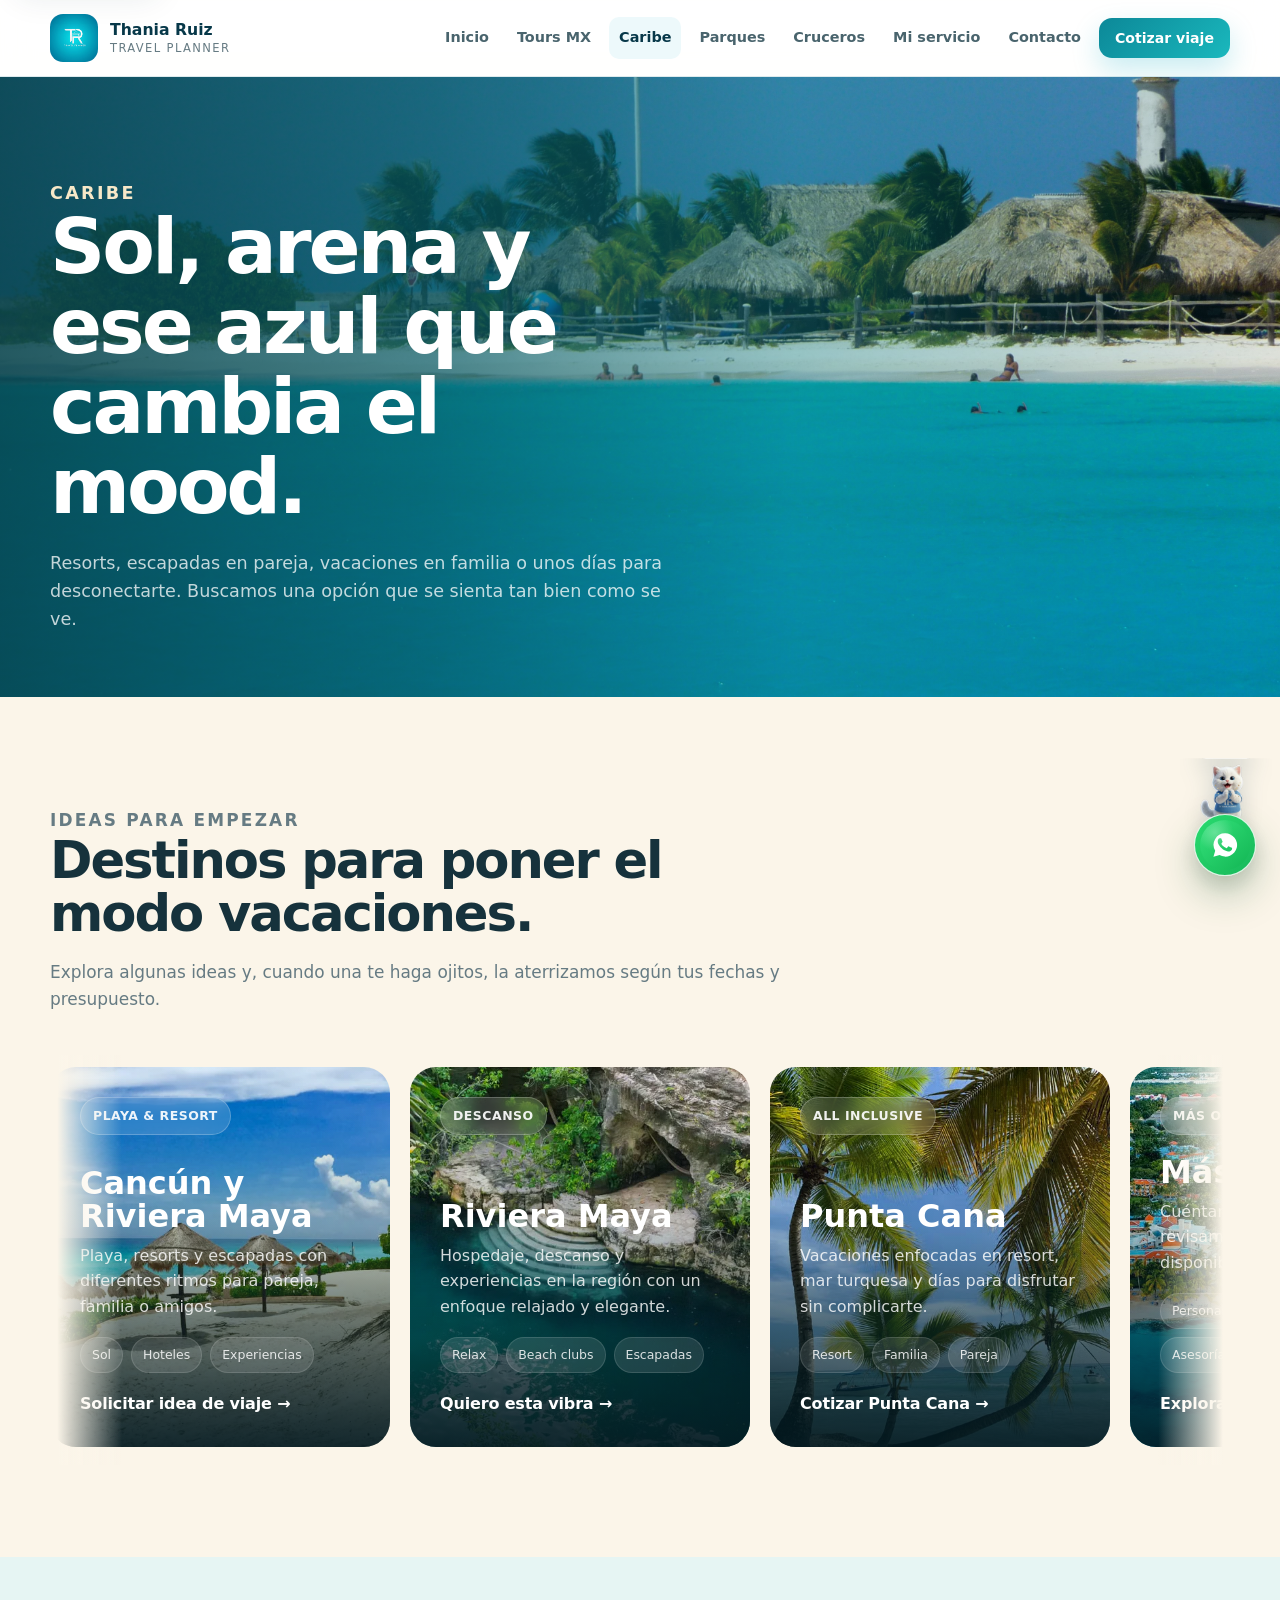
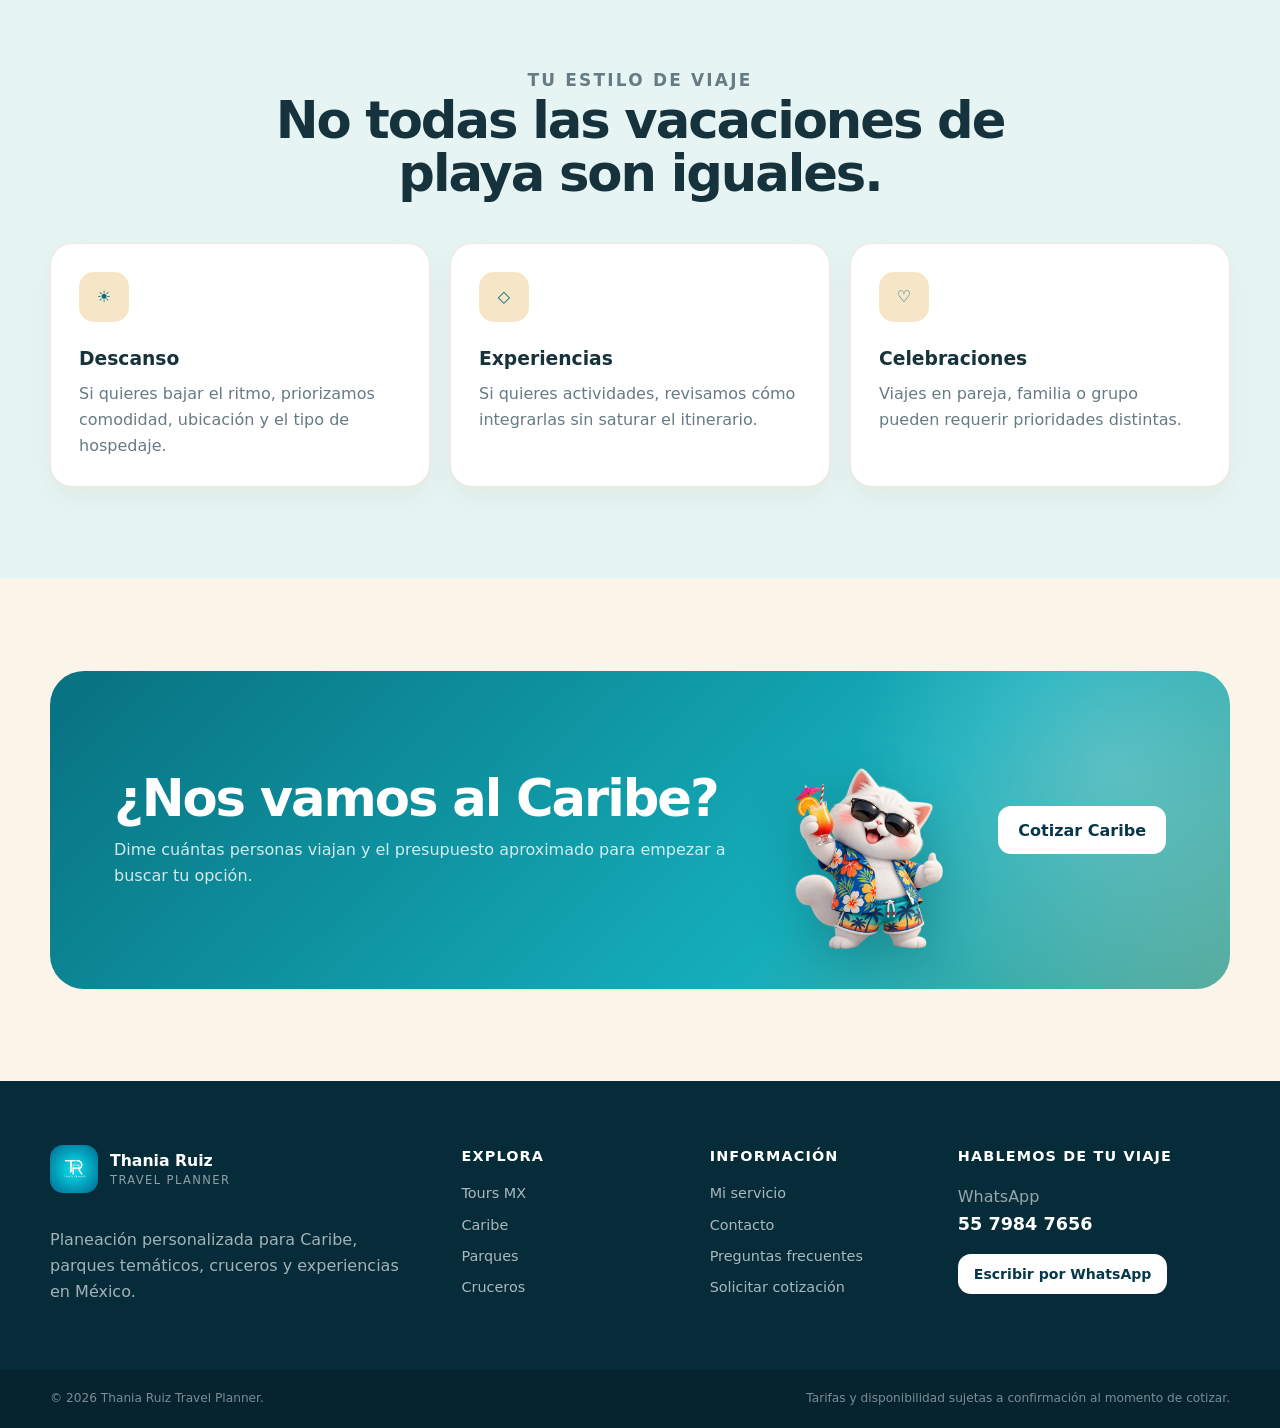
==== commit 18a7ed36: "Finalizada diseño, imagenes y takito en todas las secciones" ====
--- a/caribe.html
+++ b/caribe.html
@@ -1,7 +1,112 @@
 <!DOCTYPE html>
-<html lang="es"><head><meta charset="utf-8"><meta name="viewport" content="width=device-width, initial-scale=1"><title>Caribe | Thania Ruiz Travel Planner</title><meta name="description" content="Planea escapadas y vacaciones en destinos del Caribe con Thania Ruiz Travel Planner."><meta name="theme-color" content="#1aa9b8"><link rel="icon" href="assets/logo.webp"><link rel="stylesheet" href="css/styles.css?v=6"></head>
+<html lang="es"><head><meta charset="utf-8"><meta name="viewport" content="width=device-width, initial-scale=1"><title>Caribe | Thania Ruiz Travel Planner</title><meta name="description" content="Planea escapadas y vacaciones en destinos del Caribe con Thania Ruiz Travel Planner."><meta name="theme-color" content="#1aa9b8"><link rel="icon" href="assets/logo.webp"><link rel="stylesheet" href="css/styles.css?v=14">
+  <style>
+    /* Caribe — ajuste puntual del hero */
+    body[data-page="caribe"] .page-hero.caribe-hero-clean {
+      background:
+        linear-gradient(90deg, rgba(7,68,78,.88) 0%, rgba(8,92,104,.72) 34%, rgba(15,130,143,.42) 62%, rgba(8,74,84,.10) 100%),
+        url('assets/caribe-hero.jpg') center 48% / cover no-repeat !important;
+    }
+    .caribe-hero-clean .page-hero-inner {
+      min-height: 470px;
+      padding: 80px 0 64px;
+      display: flex;
+      align-items: center;
+    }
+    .caribe-hero-clean .page-intro {
+      max-width: 620px;
+    }
+    @media (max-width: 900px) {
+      .caribe-hero-clean .page-hero-inner {
+        min-height: 380px;
+        padding: 64px 0 48px;
+      }
+    }
+  </style>
+
+
+  <style>
+    /* Caribe · fotos reales en tarjetas */
+    body[data-page="caribe"] .destination-card.punta::before {
+      background:
+        linear-gradient(180deg, rgba(4,36,45,.02) 0%, rgba(4,36,45,.14) 42%, rgba(3,31,40,.46) 100%),
+        url('assets/caribe-cards/punta-cana.webp') center 48% / cover no-repeat !important;
+    }
+
+    body[data-page="caribe"] .destination-card.caribbean::before {
+      background:
+        linear-gradient(180deg, rgba(4,36,45,.02) 0%, rgba(4,36,45,.13) 42%, rgba(3,31,40,.44) 100%),
+        url('assets/caribe-cards/mas-caribe.webp') center 45% / cover no-repeat !important;
+    }
+
+    body[data-page="caribe"] .destination-card.cancun::before {
+      background:
+        linear-gradient(180deg, rgba(4,36,45,.02) 0%, rgba(4,36,45,.12) 42%, rgba(3,31,40,.46) 100%),
+        url('assets/caribe-cards/cancun-riviera-maya.webp') center 52% / cover no-repeat !important;
+    }
+
+    body[data-page="caribe"] .destination-card.riviera::before {
+      background:
+        linear-gradient(180deg, rgba(4,36,45,.02) 0%, rgba(4,36,45,.14) 42%, rgba(3,31,40,.5) 100%),
+        url('assets/caribe-cards/riviera-maya.webp') center 54% / cover no-repeat !important;
+    }
+
+    body[data-page="caribe"] .destination-card.is-carousel::after {
+      background: linear-gradient(
+        180deg,
+        rgba(3,25,32,.02) 8%,
+        rgba(3,25,32,.12) 42%,
+        rgba(3,25,32,.88) 100%
+      ) !important;
+    }
+  </style>
+
+
+  <style>
+    /* Caribe · CTA con Takito */
+    body[data-page="caribe"] .cta.caribe-cta-with-takito {
+      overflow: hidden;
+    }
+    body[data-page="caribe"] .caribe-cta-with-takito .cta-inner {
+      display: grid;
+      grid-template-columns: minmax(0, 1fr) 210px auto;
+      align-items: center;
+      gap: 24px;
+    }
+    body[data-page="caribe"] .caribe-cta-with-takito .cta-copy {
+      max-width: 700px;
+    }
+    body[data-page="caribe"] .caribe-cta-with-takito .cta-takito {
+      width: 205px;
+      max-width: 100%;
+      height: auto;
+      display: block;
+      justify-self: center;
+      align-self: end;
+      transform: translateY(28px);
+      filter: drop-shadow(0 16px 26px rgba(0,0,0,.20));
+      pointer-events: none;
+      user-select: none;
+    }
+    @media (max-width: 980px) {
+      body[data-page="caribe"] .caribe-cta-with-takito .cta-inner {
+        grid-template-columns: 1fr;
+        text-align: left;
+      }
+      body[data-page="caribe"] .caribe-cta-with-takito .cta-takito {
+        width: 150px;
+        justify-self: start;
+        transform: translateY(10px);
+      }
+      body[data-page="caribe"] .caribe-cta-with-takito .btn {
+        justify-self: start;
+      }
+    }
+  </style>
+
+</head>
 <body data-page="caribe"><header id="site-header"></header><main id="contenido">
-<section class="page-hero"><div class="container page-hero-inner"><div class="page-intro reveal"><p class="eyebrow">Caribe</p><h1>Sol, arena y ese azul que cambia el mood.</h1><p>Resorts, escapadas en pareja, vacaciones en familia o unos días para desconectarte. Buscamos una opción que se sienta tan bien como se ve.</p></div></div></section>
+<section class="page-hero caribe-hero-takito caribe-hero-clean"><div class="container page-hero-inner"><div class="page-intro reveal"><p class="eyebrow">Caribe</p><h1>Sol, arena y ese azul que cambia el mood.</h1><p>Resorts, escapadas en pareja, vacaciones en familia o unos días para desconectarte. Buscamos una opción que se sienta tan bien como se ve.</p></div></div></section>
 <section class="section caribe-destinations"><div class="container"><div class="section-head reveal"><p class="eyebrow">Ideas para empezar</p><h2>Destinos para poner el modo vacaciones.</h2><p>Explora algunas ideas y, cuando una te haga ojitos, la aterrizamos según tus fechas y presupuesto.</p></div><div class="destination-carousel reveal"><div class="destination-track">
 <a class="destination-card is-carousel cancun" href="contacto.html#cotizar"><div class="destination-copy"><span class="destination-badge">Playa & resort</span><h3>Cancún y Riviera Maya</h3><p>Playa, resorts y escapadas con diferentes ritmos para pareja, familia o amigos.</p><div class="destination-meta"><span>Sol</span><span>Hoteles</span><span>Experiencias</span></div><span class="destination-cta">Solicitar idea de viaje →</span></div></a>
 <a class="destination-card is-carousel riviera" href="contacto.html#cotizar"><div class="destination-copy"><span class="destination-badge">Descanso</span><h3>Riviera Maya</h3><p>Hospedaje, descanso y experiencias en la región con un enfoque relajado y elegante.</p><div class="destination-meta"><span>Relax</span><span>Beach clubs</span><span>Escapadas</span></div><span class="destination-cta">Quiero esta vibra →</span></div></a>
@@ -17,5 +122,8 @@
 <div class="info-card reveal"><div class="mini-icon">◇</div><h3>Experiencias</h3><p>Si quieres actividades, revisamos cómo integrarlas sin saturar el itinerario.</p></div>
 <div class="info-card reveal"><div class="mini-icon">♡</div><h3>Celebraciones</h3><p>Viajes en pareja, familia o grupo pueden requerir prioridades distintas.</p></div>
 </div></div></section>
-<section class="section"><div class="container"><div class="cta reveal"><div class="cta-inner"><div><h2>¿Nos vamos al Caribe?</h2><p>Dime cuántas personas viajan y el presupuesto aproximado para empezar a buscar tu opción.</p></div><a class="btn btn-light" data-wa-message="Hola Thania, quiero cotizar un viaje al Caribe.">Cotizar Caribe</a></div></div></div></section>
-</main><footer id="site-footer"></footer><a class="whatsapp-float" data-wa-message="Hola Thania, quiero cotizar un viaje al Caribe." aria-label="Escribir por WhatsApp"><svg viewBox="0 0 24 24"><path d="M12.04 2a9.82 9.82 0 0 0-8.43 14.87L2.1 22l5.25-1.38A9.99 9.99 0 1 0 12.04 2Zm5.79 14.08c-.25.7-1.47 1.34-2.02 1.42-.52.08-1.18.12-1.9-.12-.44-.14-1-.33-1.73-.64-3.04-1.31-5.03-4.36-5.18-4.56-.15-.2-1.24-1.65-1.24-3.15s.79-2.24 1.07-2.54c.28-.3.61-.37.81-.37.2 0 .4 0 .58.01.19.01.44-.07.69.53.25.6.84 2.05.91 2.2.08.15.13.33.03.53-.1.2-.15.33-.3.51-.15.18-.32.4-.46.53-.15.15-.3.31-.13.61.18.3.79 1.3 1.69 2.11 1.16 1.03 2.14 1.35 2.44 1.5.3.15.48.13.66-.08.18-.2.76-.89.96-1.19.2-.3.4-.25.68-.15.28.1 1.77.84 2.08.99.3.15.51.23.58.35.08.13.08.73-.17 1.43Z"/></svg></a><script src="js/main.js?v=6"></script></body></html>
+<section class="section"><div class="container"><div class="cta reveal caribe-cta-with-takito"><div class="cta-inner"><div class="cta-copy"><h2>¿Nos vamos al Caribe?</h2><p>Dime cuántas personas viajan y el presupuesto aproximado para empezar a buscar tu opción.</p></div><img class="cta-takito" src="assets/takito/takito-bebida.png" alt="Takito listo para unas vacaciones en el Caribe"><a class="btn btn-light" data-wa-message="Hola Thania, quiero cotizar un viaje al Caribe.">Cotizar Caribe</a></div></div></div></section>
+</main><footer id="site-footer"></footer><div class="whatsapp-companion">
+    <img class="takito-peek" src="assets/takito-bravo.png" alt="" aria-hidden="true">
+    <a class="whatsapp-float" data-wa-message="Hola Thania, quiero cotizar un viaje al Caribe." aria-label="Escribir por WhatsApp"><svg viewBox="0 0 24 24"><path d="M12.04 2a9.82 9.82 0 0 0-8.43 14.87L2.1 22l5.25-1.38A9.99 9.99 0 1 0 12.04 2Zm5.79 14.08c-.25.7-1.47 1.34-2.02 1.42-.52.08-1.18.12-1.9-.12-.44-.14-1-.33-1.73-.64-3.04-1.31-5.03-4.36-5.18-4.56-.15-.2-1.24-1.65-1.24-3.15s.79-2.24 1.07-2.54c.28-.3.61-.37.81-.37.2 0 .4 0 .58.01.19.01.44-.07.69.53.25.6.84 2.05.91 2.2.08.15.13.33.03.53-.1.2-.15.33-.3.51-.15.18-.32.4-.46.53-.15.15-.3.31-.13.61.18.3.79 1.3 1.69 2.11 1.16 1.03 2.14 1.35 2.44 1.5.3.15.48.13.66-.08.18-.2.76-.89.96-1.19.2-.3.4-.25.68-.15.28.1 1.77.84 2.08.99.3.15.51.23.58.35.08.13.08.73-.17 1.43Z"/></svg></a>
+  </div><script src="js/main.js?v=14"></script></body></html>
--- a/css/styles.css
+++ b/css/styles.css
@@ -93,47 +93,116 @@
 .btn-outline:hover { border-color: #9adce4; box-shadow: none; }
 .btn-block { width: 100%; }
 
-.hero { position: relative; overflow: hidden; min-height: 720px; background: linear-gradient(115deg, #052f3c 0%, #075b6e 52%, #08a9bd 100%); color: #fff; }
-.hero::before, .page-hero::before {
+.hero {
+  position: relative;
+  overflow: hidden;
+  min-height: 720px;
+  color: #fff;
+  background:
+    linear-gradient(90deg,
+      rgba(4,34,45,.94) 0%,
+      rgba(4,43,55,.88) 28%,
+      rgba(5,54,67,.68) 48%,
+      rgba(5,54,67,.28) 68%,
+      rgba(5,54,67,.05) 100%
+    ),
+    url("../assets/heropirncipal.jpg") 58% 52% / cover no-repeat;
+}
+.hero::before {
   content: "";
   position: absolute;
   inset: 0;
   background:
-    radial-gradient(circle at 78% 26%, rgba(95,235,239,.28), transparent 25%),
-    radial-gradient(circle at 87% 74%, rgba(255,255,255,.11), transparent 18%),
-    linear-gradient(transparent 94%, rgba(255,255,255,.1) 94%);
-  background-size: auto, auto, 100% 34px;
+    linear-gradient(180deg, rgba(2,24,32,.08) 0%, transparent 38%, rgba(2,24,32,.14) 100%);
   pointer-events: none;
 }
-.hero::after {
-  content: "";
-  position: absolute;
-  width: 470px;
-  height: 470px;
-  right: -95px;
-  bottom: -90px;
-  border-radius: 50%;
-  border: 1px solid rgba(255,255,255,.16);
-  box-shadow: 0 0 0 72px rgba(255,255,255,.035), 0 0 0 144px rgba(255,255,255,.025);
-}
-.hero-inner { position: relative; z-index: 2; min-height: 720px; display: grid; grid-template-columns: 1.06fr .94fr; align-items: center; gap: 60px; padding: 72px 0; }
-.hero-copy { max-width: 690px; }
-.hero .eyebrow { color: #7ee9ec; }
-.hero h1 { font-size: clamp(3.25rem, 7vw, 6.2rem); max-width: 800px; }
+.hero::after { display: none; }
+
+.hero-inner {
+  position: relative;
+  z-index: 2;
+  min-height: 720px;
+  display: flex;
+  align-items: center;
+  padding: 78px 0 96px;
+}
+.hero-copy {
+  max-width: 650px;
+}
+.hero .eyebrow { color: #8af0f2; }
+.hero h1 {
+  font-size: clamp(3.35rem, 6.8vw, 6.15rem);
+  max-width: 760px;
+  text-shadow: 0 4px 22px rgba(0,0,0,.16);
+}
 .hero h1 span { color: #73e7eb; }
-.hero-copy > p { max-width: 660px; margin: 24px 0 30px; color: rgba(255,255,255,.82); font-size: clamp(1.05rem, 2vw, 1.22rem); }
+.hero-copy > p {
+  max-width: 620px;
+  margin: 24px 0 30px;
+  color: rgba(255,255,255,.9);
+  font-size: clamp(1.05rem, 2vw, 1.22rem);
+  text-shadow: 0 2px 14px rgba(0,0,0,.18);
+}
 .hero-actions { display: flex; flex-wrap: wrap; gap: 12px; }
-.hero .btn-outline { color: #fff; border-color: rgba(255,255,255,.3); }
-.hero .btn-outline:hover { background: rgba(255,255,255,.08); }
+.hero .btn-outline {
+  color: #fff;
+  border-color: rgba(255,255,255,.42);
+  background: rgba(0,0,0,.06);
+  backdrop-filter: blur(4px);
+}
+.hero .btn-outline:hover { background: rgba(255,255,255,.11); }
 .hero-tags { display: flex; flex-wrap: wrap; gap: 10px; margin-top: 32px; }
-.hero-tags span { padding: 9px 12px; border: 1px solid rgba(255,255,255,.16); border-radius: 999px; background: rgba(255,255,255,.07); color: rgba(255,255,255,.82); font-size: .83rem; }
-.hero-panel { position: relative; min-height: 520px; }
-.hero-orbit { position: absolute; inset: 20px 0 0 34px; border-radius: 48% 52% 45% 55% / 57% 42% 58% 43%; background: linear-gradient(145deg, rgba(255,255,255,.18), rgba(255,255,255,.05)); border: 1px solid rgba(255,255,255,.2); backdrop-filter: blur(7px); }
-.hero-logo-card { position: absolute; width: min(380px, 82%); right: 4%; top: 12%; border-radius: 32px; padding: 24px; background: #fff; box-shadow: 0 35px 90px rgba(0,0,0,.22); transform: rotate(3deg); }
-.hero-logo-card img { width: 100%; aspect-ratio: 1 / 1; object-fit: cover; border-radius: 22px; }
-.hero-float { position: absolute; left: 0; bottom: 16%; width: 250px; padding: 18px 20px; border-radius: 20px; background: rgba(5,46,59,.77); border: 1px solid rgba(255,255,255,.16); backdrop-filter: blur(12px); box-shadow: var(--shadow); }
-.hero-float strong { display: block; font-size: 1.05rem; }
-.hero-float span { display: block; margin-top: 4px; color: rgba(255,255,255,.7); font-size: .88rem; }
+.hero-tags span {
+  padding: 9px 12px;
+  border: 1px solid rgba(255,255,255,.24);
+  border-radius: 999px;
+  background: rgba(4,36,47,.28);
+  backdrop-filter: blur(5px);
+  color: rgba(255,255,255,.92);
+  font-size: .83rem;
+}
+
+@media (max-width: 1040px) {
+  .hero {
+    min-height: 650px;
+    background:
+      linear-gradient(90deg,
+        rgba(4,34,45,.94) 0%,
+        rgba(4,43,55,.82) 40%,
+        rgba(5,54,67,.42) 70%,
+        rgba(5,54,67,.12) 100%
+      ),
+      url("../assets/heropirncipal.jpg") 62% 50% / cover no-repeat;
+  }
+  .hero-inner {
+    min-height: 650px;
+    padding: 88px 0 105px;
+  }
+  .hero-copy { max-width: 610px; }
+}
+
+@media (max-width: 700px) {
+  .hero {
+    min-height: 650px;
+    background:
+      linear-gradient(180deg,
+        rgba(4,34,45,.82) 0%,
+        rgba(4,43,55,.68) 52%,
+        rgba(4,43,55,.9) 100%
+      ),
+      url("../assets/heropirncipal.jpg") 62% center / cover no-repeat;
+  }
+  .hero-inner {
+    min-height: 650px;
+    align-items: flex-end;
+    padding: 120px 0 80px;
+  }
+  .hero h1 { font-size: clamp(2.8rem, 14vw, 4.25rem); }
+  .hero-copy > p { font-size: 1rem; }
+  .hero-actions { flex-direction: column; align-items: stretch; }
+  .hero-actions .btn { width: 100%; }
+  .hero-tags { margin-top: 24px; }
+}
 
 .trust-strip { margin-top: -34px; position: relative; z-index: 4; }
 .trust-grid { display: grid; grid-template-columns: repeat(4, 1fr); background: #fff; border: 1px solid var(--line); border-radius: 22px; box-shadow: var(--shadow-soft); overflow: hidden; }
@@ -155,6 +224,180 @@
 .experience-card h3 { margin: 22px 0 8px; font-size: 1.8rem; line-height: 1.05; }
 .experience-card p { margin: 0 0 16px; color: rgba(255,255,255,.78); }
 .card-link { font-weight: 800; }
+
+/* === Inicio · experiencias visuales v16 === */
+.home-experience-grid {
+  display: grid;
+  grid-template-columns: repeat(12, minmax(0, 1fr));
+  gap: 20px;
+}
+
+.home-experience-card {
+  position: relative;
+  grid-column: span 5;
+  min-height: 390px;
+  border-radius: 30px;
+  overflow: hidden;
+  color: #fff;
+  text-decoration: none;
+  isolation: isolate;
+  box-shadow: 0 18px 42px rgba(4, 50, 66, .11);
+  transition: transform .35s ease, box-shadow .35s ease;
+}
+
+.home-experience-card.home-experience-wide {
+  grid-column: span 7;
+}
+
+.home-experience-card::before {
+  content: "";
+  position: absolute;
+  inset: 0;
+  z-index: -2;
+  background-position: center;
+  background-size: cover;
+  transform: scale(1.01);
+  transition: transform .65s cubic-bezier(.2,.7,.2,1), filter .45s ease;
+}
+
+.home-experience-card::after {
+  content: "";
+  position: absolute;
+  inset: 0;
+  z-index: -1;
+  background:
+    linear-gradient(180deg, rgba(3,24,31,.02) 18%, rgba(3,26,34,.22) 48%, rgba(3,28,36,.9) 100%),
+    linear-gradient(90deg, rgba(3,28,36,.22), transparent 62%);
+}
+
+.home-tours::before {
+  background-image: url("../assets/toursmx-hero.jpg");
+  background-position: center 46%;
+}
+
+.home-caribe::before {
+  background-image: url("../assets/caribe-hero.jpg");
+  background-position: center 48%;
+}
+
+.home-parques::before {
+  background-image: url("../assets/parques.jpg");
+  background-position: center 48%;
+}
+
+.home-cruceros::before {
+  background-image: url("../assets/crucero-hero.jpg");
+  background-position: center 56%;
+}
+
+.home-experience-content {
+  position: absolute;
+  left: 0;
+  right: 0;
+  bottom: 0;
+  padding: 30px;
+}
+
+.home-experience-kicker {
+  display: inline-flex;
+  align-items: center;
+  min-height: 30px;
+  padding: 0 12px;
+  margin-bottom: 13px;
+  border: 1px solid rgba(255,255,255,.28);
+  border-radius: 999px;
+  background: rgba(255,255,255,.13);
+  backdrop-filter: blur(10px);
+  color: rgba(255,255,255,.92);
+  font-size: .76rem;
+  font-weight: 800;
+  letter-spacing: .04em;
+  text-transform: uppercase;
+}
+
+.home-experience-card h3 {
+  margin: 0;
+  font-size: clamp(2rem, 3.2vw, 3rem);
+  line-height: .98;
+  letter-spacing: -.045em;
+  text-shadow: 0 5px 24px rgba(0,0,0,.2);
+}
+
+.home-experience-card p {
+  max-width: 560px;
+  margin: 11px 0 18px;
+  color: rgba(255,255,255,.82);
+  font-size: .98rem;
+  line-height: 1.55;
+}
+
+.home-experience-link {
+  display: inline-flex;
+  align-items: center;
+  gap: 10px;
+  font-size: .9rem;
+  font-weight: 900;
+  color: #fff;
+}
+
+.home-experience-link span {
+  display: grid;
+  place-items: center;
+  width: 32px;
+  height: 32px;
+  border-radius: 50%;
+  background: #fff;
+  color: var(--deep);
+  transition: transform .28s ease;
+}
+
+.home-experience-card:hover {
+  transform: translateY(-6px);
+  box-shadow: 0 28px 58px rgba(4, 50, 66, .18);
+}
+
+.home-experience-card:hover::before {
+  transform: scale(1.075);
+  filter: saturate(1.06);
+}
+
+.home-experience-card:hover .home-experience-link span {
+  transform: translateX(5px);
+}
+
+@media (max-width: 980px) {
+  .home-experience-card,
+  .home-experience-card.home-experience-wide {
+    grid-column: span 6;
+    min-height: 360px;
+  }
+}
+
+@media (max-width: 700px) {
+  .home-experience-grid {
+    grid-template-columns: 1fr;
+    gap: 16px;
+  }
+
+  .home-experience-card,
+  .home-experience-card.home-experience-wide {
+    grid-column: auto;
+    min-height: 330px;
+    border-radius: 24px;
+  }
+
+  .home-experience-content {
+    padding: 24px;
+  }
+
+  .home-experience-card h3 {
+    font-size: 2.15rem;
+  }
+
+  .home-experience-card p {
+    font-size: .93rem;
+  }
+}
 
 .split { display: grid; grid-template-columns: .95fr 1.05fr; gap: 70px; align-items: center; }
 .visual-panel { min-height: 520px; position: relative; border-radius: 34px; overflow: hidden; background: linear-gradient(145deg, #06a9ba, #b9f0ef); box-shadow: var(--shadow); }
@@ -817,48 +1060,86 @@
     linear-gradient(120deg, #183c70 0%, #6256a8 55%, #2f82b6 100%);
 }
 .park-worlds { background: #fbfbfd; }
-.park-grid { display: grid; grid-template-columns: 1fr 1fr; gap: 24px; }
+.park-grid { display: grid; grid-template-columns: 1fr; gap: 28px; }
 .park-card {
   position: relative;
-  min-height: 560px;
-  padding: 42px;
-  border-radius: 30px;
+  min-height: 450px;
+  padding: 0;
+  border-radius: 34px;
   overflow: hidden;
+  display: grid;
+  grid-template-columns: minmax(0, 1.06fr) minmax(320px, .94fr);
+  color: #fff;
+  box-shadow: 0 24px 60px rgba(30,48,88,.16);
+  isolation: isolate;
+}
+.park-card::before,
+.park-card::after {
+  content: "";
+  position: absolute;
+  inset: 0;
+}
+.park-card::before { z-index: -3; }
+.park-card::after {
+  z-index: -2;
+  background: linear-gradient(180deg, rgba(255,255,255,.03), rgba(10,20,45,.14));
+}
+.disney-card::before {
+  background:
+    radial-gradient(circle at 18% 26%, rgba(255,255,255,.09), transparent 16%),
+    radial-gradient(circle at 84% 74%, rgba(255,235,246,.10), transparent 18%),
+    linear-gradient(90deg, #715ab2 0%, #8f72c1 40%, #be8bbf 74%, #d9aec7 100%);
+}
+.universal-card::before {
+  background:
+    radial-gradient(circle at 72% 26%, rgba(115,195,255,.12), transparent 20%),
+    linear-gradient(90deg, #091e38 0%, #0d3158 42%, #12476f 72%, #175b86 100%);
+}
+.park-card-copy {
+  position: relative;
+  z-index: 2;
+  padding: 50px 50px 44px;
   display: flex;
   flex-direction: column;
-  color: #fff;
-  box-shadow: 0 22px 55px rgba(30,48,88,.16);
-  isolation: isolate;
-}
-.park-card::before {
+  justify-content: center;
+}
+.park-card-media {
+  position: relative;
+  min-height: 100%;
+  display: flex;
+  align-items: stretch;
+  justify-content: stretch;
+}
+.park-card-media::before,
+.park-card-media::after {
   content: "";
   position: absolute;
   inset: 0;
-  z-index: -2;
-}
-.park-card::after {
-  content: "";
-  position: absolute;
-  inset: 0;
-  z-index: -1;
-  background: linear-gradient(180deg, rgba(255,255,255,.05), rgba(10,20,45,.42));
-}
-.disney-card::before { background: linear-gradient(145deg, #725db9 0%, #bc71bb 52%, #efb7d3 100%); }
-.universal-card::before { background: linear-gradient(145deg, #03162d 0%, #0a3c69 58%, #227dac 100%); }
-.park-card-glow {
-  position: absolute;
-  width: 300px;
-  height: 300px;
-  top: -110px;
-  right: -90px;
-  border-radius: 50%;
-  border: 1px solid rgba(255,255,255,.22);
-  box-shadow: 0 0 0 62px rgba(255,255,255,.06), 0 0 0 124px rgba(255,255,255,.035);
+}
+.disney-media::before {
+  background:
+    radial-gradient(circle at 72% 24%, rgba(255,255,255,.24), transparent 13%),
+    radial-gradient(circle at 82% 62%, rgba(255,245,251,.15), transparent 18%),
+    linear-gradient(90deg, rgba(255,255,255,0) 0%, rgba(255,255,255,.08) 54%, rgba(255,255,255,.02) 100%);
+}
+.universal-media::before {
+  background:
+    radial-gradient(circle at 28% 24%, rgba(157,215,255,.18), transparent 15%),
+    radial-gradient(circle at 64% 72%, rgba(255,255,255,.09), transparent 18%),
+    linear-gradient(270deg, rgba(255,255,255,0) 0%, rgba(255,255,255,.10) 52%, rgba(255,255,255,.02) 100%);
+}
+.disney-media::after {
+  background: linear-gradient(90deg, rgba(113,90,178,0) 0%, rgba(113,90,178,0) 20%, rgba(255,255,255,0) 40%, rgba(255,255,255,.10) 100%);
+  backdrop-filter: blur(20px);
+}
+.universal-media::after {
+  background: linear-gradient(270deg, rgba(9,30,56,0) 0%, rgba(9,30,56,0) 16%, rgba(255,255,255,0) 34%, rgba(255,255,255,.10) 100%);
+  backdrop-filter: blur(18px);
 }
 .park-kicker {
   display: inline-flex;
   width: fit-content;
-  padding: 8px 12px;
+  padding: 10px 16px;
   border-radius: 999px;
   background: rgba(255,255,255,.13);
   border: 1px solid rgba(255,255,255,.18);
@@ -867,29 +1148,131 @@
   text-transform: uppercase;
   letter-spacing: .08em;
 }
-.park-brand { margin: auto 0 18px; color: #fff; line-height: .95; }
-.disney-type {
-  font-family: "Brush Script MT", "Segoe Script", "Lucida Handwriting", cursive;
-  font-size: clamp(4rem, 8vw, 6.6rem);
-  font-weight: 500;
-  letter-spacing: -.04em;
-  text-shadow: 0 5px 18px rgba(55,24,83,.18);
+.disney-kicker {
+  font-family: "Segoe Script", "Brush Script MT", "Lucida Handwriting", cursive;
+  text-transform: none;
+  font-size: .98rem;
+  letter-spacing: 0;
+}
+.park-brand {
+  margin: 20px 0 22px;
+  color: #fff;
+  line-height: 1;
+}
+.disney-wordmark img {
+  width: min(280px, 88%);
+  height: auto;
+  display: block;
+  filter: drop-shadow(0 10px 18px rgba(255,255,255,.08));
+}
+.park-placeholder-logo {
+  position: absolute;
+  z-index: 1;
+  opacity: .12;
+  user-select: none;
+  pointer-events: none;
+}
+.disney-logo-bg {
+  right: 34px;
+  bottom: 34px;
+  width: min(290px, 76%);
+}
+.disney-logo-bg img {
+  width: 100%;
+  height: auto;
+  display: block;
 }
 .universal-type {
   font-family: "Arial Black", Impact, Haettenschweiler, sans-serif;
-  font-size: clamp(3rem, 6vw, 5.4rem);
+  font-size: clamp(3rem, 5vw, 5rem);
   font-weight: 900;
-  letter-spacing: .06em;
+  letter-spacing: .05em;
   text-transform: uppercase;
   text-shadow: 0 5px 18px rgba(0,0,0,.25);
-}
-.park-card > p { margin: 0 0 20px; color: rgba(255,255,255,.82); max-width: 560px; }
-.park-points { list-style: none; padding: 0; margin: 0 0 28px; display: grid; gap: 9px; }
-.park-points li { display: flex; gap: 9px; color: rgba(255,255,255,.9); font-size: .9rem; }
-.park-points li::before { content: "✦"; }
-.park-btn { width: fit-content; background: rgba(255,255,255,.96); color: #1d3150; box-shadow: none; }
+  white-space: nowrap;
+}
+.park-copy {
+  margin: 0 0 20px;
+  color: rgba(255,255,255,.92);
+  max-width: 560px;
+  font-size: 1.02rem;
+  line-height: 1.7;
+}
+.disney-card .park-copy {
+  font-size: 1.04rem;
+  line-height: 1.76;
+}
+.park-points {
+  list-style: none;
+  padding: 0;
+  margin: 0 0 30px;
+  display: grid;
+  gap: 12px;
+}
+.park-points li {
+  display: flex;
+  gap: 10px;
+  align-items: flex-start;
+  color: rgba(255,255,255,.94);
+  font-size: .98rem;
+  line-height: 1.45;
+}
+.park-points li::before {
+  content: "✦";
+  color: rgba(255,255,255,.95);
+}
+.disney-points li::before { color: #fff4d4; }
+.park-btn {
+  width: fit-content;
+  min-height: 52px;
+  padding-inline: 22px;
+  background: rgba(255,255,255,.97);
+  color: #1d3150;
+  box-shadow: none;
+}
 .park-btn:hover { box-shadow: none; background: #fff; }
-
+.disney-btn {
+  background: linear-gradient(135deg, #fff 0%, #fff8e9 100%);
+  color: #513e87;
+}
+.park-placeholder-text {
+  position: absolute;
+  z-index: 1;
+  opacity: .16;
+  color: #fff;
+  user-select: none;
+  white-space: nowrap;
+  max-width: calc(100% - 36px);
+}
+.universal-media .park-placeholder-text {
+  left: 16px;
+  top: 50%;
+  transform: translateY(-50%);
+  font-size: clamp(2.9rem, 6vw, 5.3rem);
+  letter-spacing: .04em;
+}
+.magic-spark,
+.orbit-line {
+  position: absolute;
+  pointer-events: none;
+}
+.magic-spark {
+  width: 11px;
+  height: 11px;
+  background: rgba(255,255,255,.75);
+  clip-path: polygon(50% 0%, 60% 38%, 100% 50%, 60% 62%, 50% 100%, 38% 62%, 0% 50%, 38% 38%);
+  filter: drop-shadow(0 0 10px rgba(255,255,255,.42));
+  opacity: .64;
+}
+.spark-1 { top: 88px; right: 124px; transform: scale(1.0); }
+.spark-2 { top: 150px; right: 72px; transform: scale(.76); opacity: .48; }
+.spark-3 { bottom: 72px; right: 166px; transform: scale(.86); opacity: .44; }
+.orbit-line {
+  border: 1px solid rgba(255,255,255,.14);
+  border-radius: 999px;
+}
+.orbit-1 { width: 320px; height: 160px; right: -50px; top: 44px; }
+.orbit-2 { width: 260px; height: 130px; right: 10px; bottom: 40px; }
 @media (max-width: 1120px) {
   .four-cards { grid-template-columns: repeat(2, 1fr); }
 }
@@ -897,12 +1280,198 @@
 @media (max-width: 900px) {
   .service-steps { grid-template-columns: repeat(2, 1fr); }
   .park-grid { grid-template-columns: 1fr; }
-  .park-card { min-height: 480px; }
+  .park-card { grid-template-columns: 1fr; min-height: 0; }
+  .park-card-copy { padding: 36px 34px 30px; }
+  .park-card-media { min-height: 230px; }
+  .disney-logo-bg { right: 24px; bottom: 24px; width: min(280px, 74%); }
 }
 
 @media (max-width: 700px) {
   .four-cards, .service-steps { grid-template-columns: 1fr; }
-  .park-card { min-height: 450px; padding: 30px 24px; }
-  .disney-type { font-size: 4.4rem; }
-  .universal-type { font-size: 3.2rem; }
-}
+  .park-card-copy { padding: 30px 24px; }
+  .park-card-media { min-height: 190px; }
+  .park-copy, .disney-card .park-copy { font-size: 1rem; }
+  .park-points li { font-size: .95rem; }
+  .universal-type { font-size: 2.4rem; }
+  .universal-media .park-placeholder-text { left: 14px; font-size: 2.2rem; }
+  .disney-wordmark img { width: min(220px, 86%); }
+  .disney-logo-bg { right: 14px; bottom: 14px; width: min(200px, 68%); }
+  .spark-1 { top: 24px; right: 86px; }
+  .spark-2 { top: 84px; right: 28px; }
+  .spark-3 { bottom: 32px; right: 92px; }
+}
+
+/* Video de bienvenida a pantalla completa */
+.site-intro {
+  position: fixed;
+  inset: 0;
+  z-index: 9999;
+  background: #041f2a;
+  overflow: hidden;
+  opacity: 1;
+  visibility: visible;
+  transition: opacity .65s ease, visibility .65s ease;
+}
+.site-intro.is-closing { opacity: 0; visibility: hidden; pointer-events: none; }
+.site-intro-video {
+  position: absolute;
+  inset: 0;
+  width: 100%;
+  height: 100%;
+  object-fit: cover;
+  object-position: center;
+}
+.site-intro-shade {
+  position: absolute;
+  inset: 0;
+  background: linear-gradient(180deg, rgba(3,23,31,.08) 0%, rgba(3,23,31,.10) 58%, rgba(3,23,31,.42) 100%);
+  pointer-events: none;
+}
+.site-intro-actions {
+  position: absolute;
+  right: clamp(18px, 4vw, 56px);
+  bottom: clamp(18px, 4vw, 48px);
+  display: flex;
+  gap: 10px;
+  z-index: 2;
+}
+.intro-sound, .intro-enter {
+  min-height: 46px;
+  padding: 0 18px;
+  border-radius: 999px;
+  border: 1px solid rgba(255,255,255,.32);
+  color: #fff;
+  background: rgba(5,46,59,.42);
+  backdrop-filter: blur(12px);
+  font-weight: 800;
+  box-shadow: 0 12px 32px rgba(0,0,0,.18);
+}
+.intro-enter { background: rgba(255,255,255,.94); color: #073849; border-color: rgba(255,255,255,.9); }
+.intro-sound:hover, .intro-enter:hover { transform: translateY(-1px); }
+body.intro-open { overflow: hidden; }
+@media (max-width: 700px) {
+  .site-intro-video { object-position: center center; }
+  .site-intro-actions { left: 14px; right: 14px; bottom: 18px; justify-content: space-between; }
+  .intro-sound, .intro-enter { min-height: 44px; padding-inline: 16px; font-size: .88rem; }
+}
+
+
+/* --- Takito, mascota de TR Travel Planner --- */
+.whatsapp-companion {
+  position: fixed;
+  right: 24px;
+  bottom: 24px;
+  z-index: 90;
+  width: 92px;
+  height: 122px;
+  pointer-events: none;
+}
+
+.whatsapp-companion .whatsapp-float {
+  position: absolute;
+  right: 0;
+  bottom: 0;
+  pointer-events: auto;
+  z-index: 3;
+}
+
+.takito-peek {
+  position: absolute;
+  width: 112px;
+  height: 112px;
+  right: -16px;
+  bottom: 37px;
+  object-fit: contain;
+  clip-path: inset(28% 0 0 0);
+  z-index: 1;
+  filter: drop-shadow(0 9px 12px rgba(4, 50, 66, .18));
+  transform-origin: 58% 100%;
+  transition: transform .25s ease;
+  pointer-events: none;
+}
+
+.whatsapp-companion:hover .takito-peek {
+  transform: translateY(-7px) rotate(-3deg);
+}
+
+.takito-service-panel {
+  isolation: isolate;
+}
+
+.takito-service-panel::after {
+  z-index: -1;
+}
+
+.takito-office {
+  position: absolute;
+  width: min(360px, 72%);
+  right: 22px;
+  top: 28px;
+  z-index: 1;
+  filter: drop-shadow(0 22px 35px rgba(4, 50, 66, .18));
+  animation: takitoFloat 4.8s ease-in-out infinite;
+}
+
+.takito-mini-label {
+  position: absolute;
+  z-index: 2;
+  right: 34px;
+  top: 38px;
+  padding: 9px 13px;
+  border-radius: 999px;
+  background: rgba(255,255,255,.92);
+  color: #073849;
+  font-size: .8rem;
+  font-weight: 800;
+  box-shadow: 0 10px 24px rgba(4, 50, 66, .12);
+}
+
+.caribe-hero-takito .page-hero-inner {
+  padding-right: 250px;
+}
+
+.takito-vacation {
+  position: absolute;
+  z-index: 2;
+  width: 230px;
+  right: max(24px, calc((100vw - var(--container)) / 2));
+  bottom: -28px;
+  filter: drop-shadow(0 18px 28px rgba(72, 49, 18, .2));
+  transform: rotate(2deg);
+  transition: transform .3s ease;
+}
+
+.caribe-hero-takito:hover .takito-vacation {
+  transform: translateY(-5px) rotate(0deg);
+}
+
+@keyframes takitoFloat {
+  0%, 100% { transform: translateY(0) rotate(-1deg); }
+  50% { transform: translateY(-8px) rotate(1deg); }
+}
+
+@media (prefers-reduced-motion: reduce) {
+  .takito-office { animation: none; }
+  .takito-peek, .takito-vacation { transition: none; }
+}
+
+@media (max-width: 900px) {
+  .caribe-hero-takito .page-hero-inner { padding-right: 180px; }
+  .takito-vacation { width: 175px; right: 22px; bottom: -16px; }
+}
+
+@media (max-width: 700px) {
+  .whatsapp-companion {
+    right: 16px;
+    bottom: 16px;
+    width: 86px;
+    height: 112px;
+  }
+  .whatsapp-companion .whatsapp-float { right: 0; bottom: 0; }
+  .takito-peek { width: 102px; height: 102px; right: -14px; bottom: 34px; }
+  .takito-office { width: 245px; right: 50%; transform: translateX(50%); top: 22px; animation: none; }
+  .takito-mini-label { right: 18px; top: 18px; }
+  .takito-service-panel .visual-note { left: 18px; right: 18px; bottom: 18px; }
+  .caribe-hero-takito .page-hero-inner { padding-right: 0; padding-bottom: 165px; }
+  .takito-vacation { width: 145px; right: 10px; bottom: -10px; }
+}
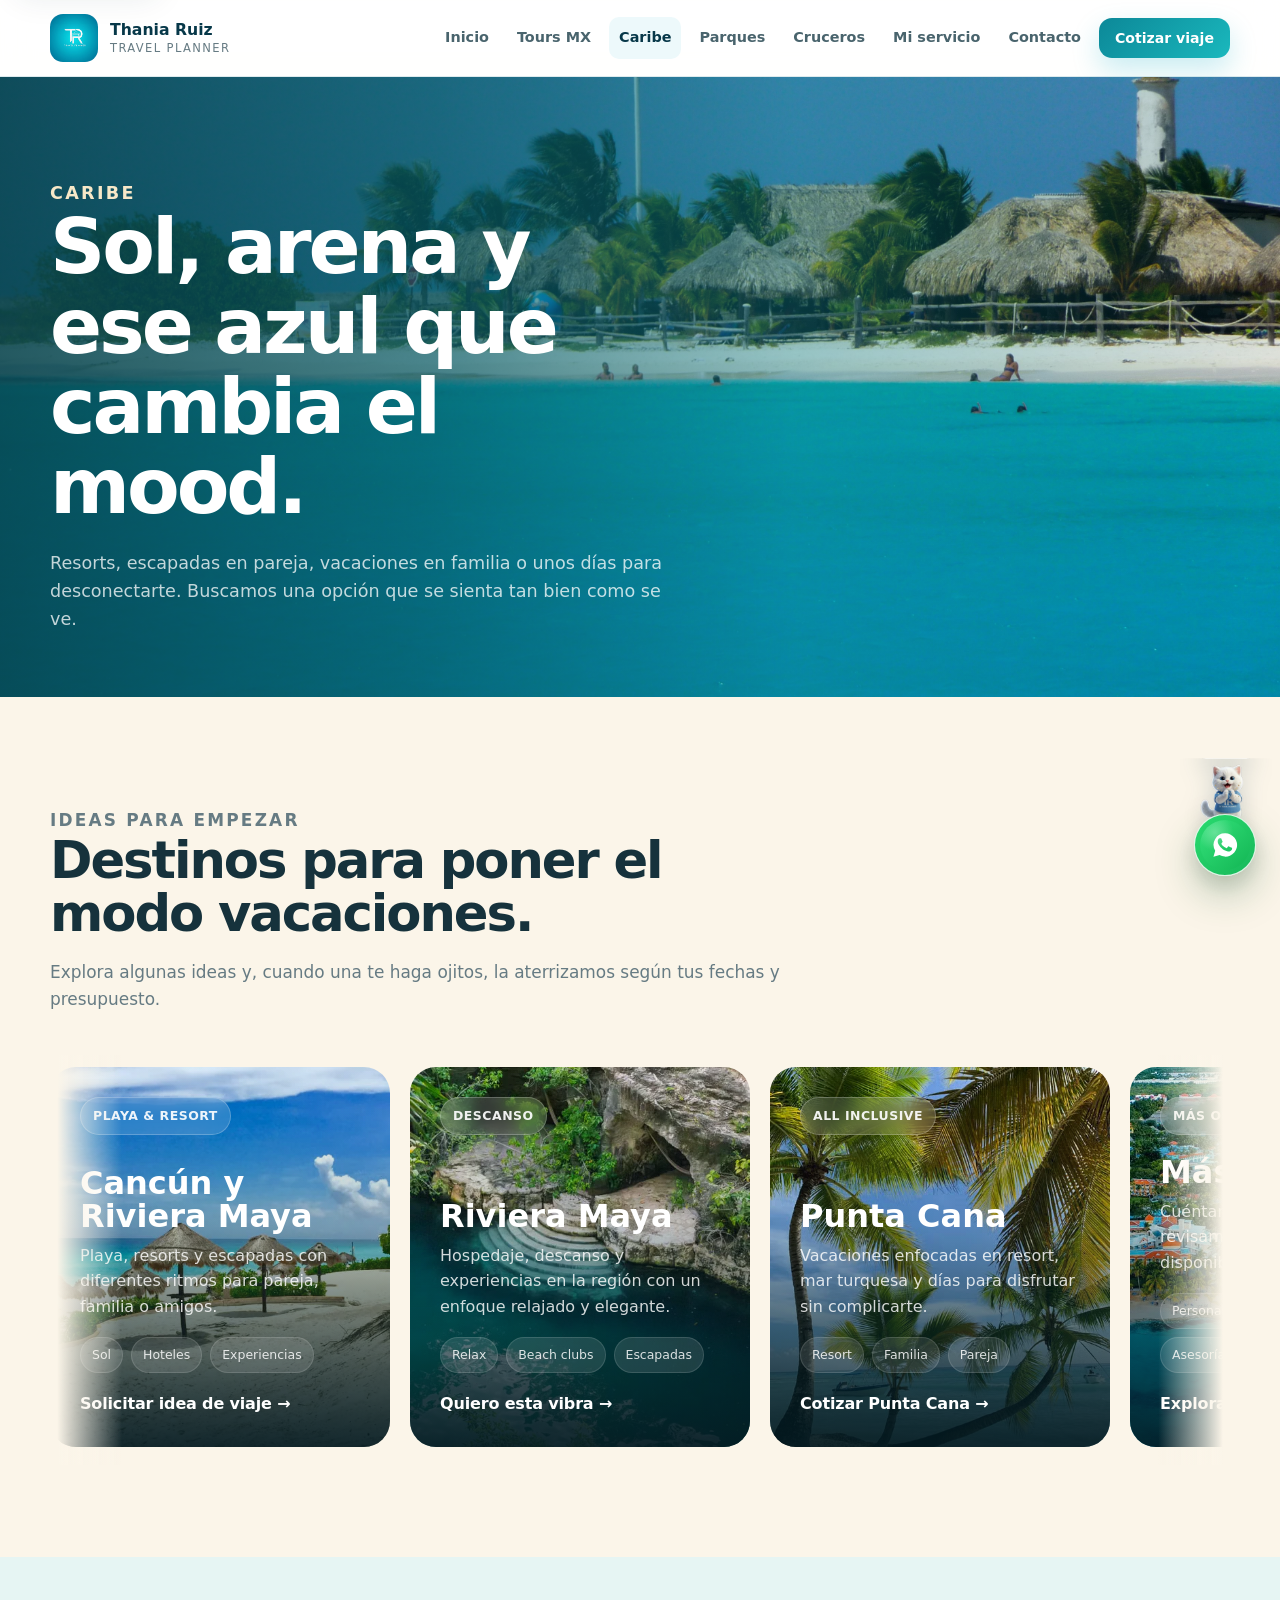
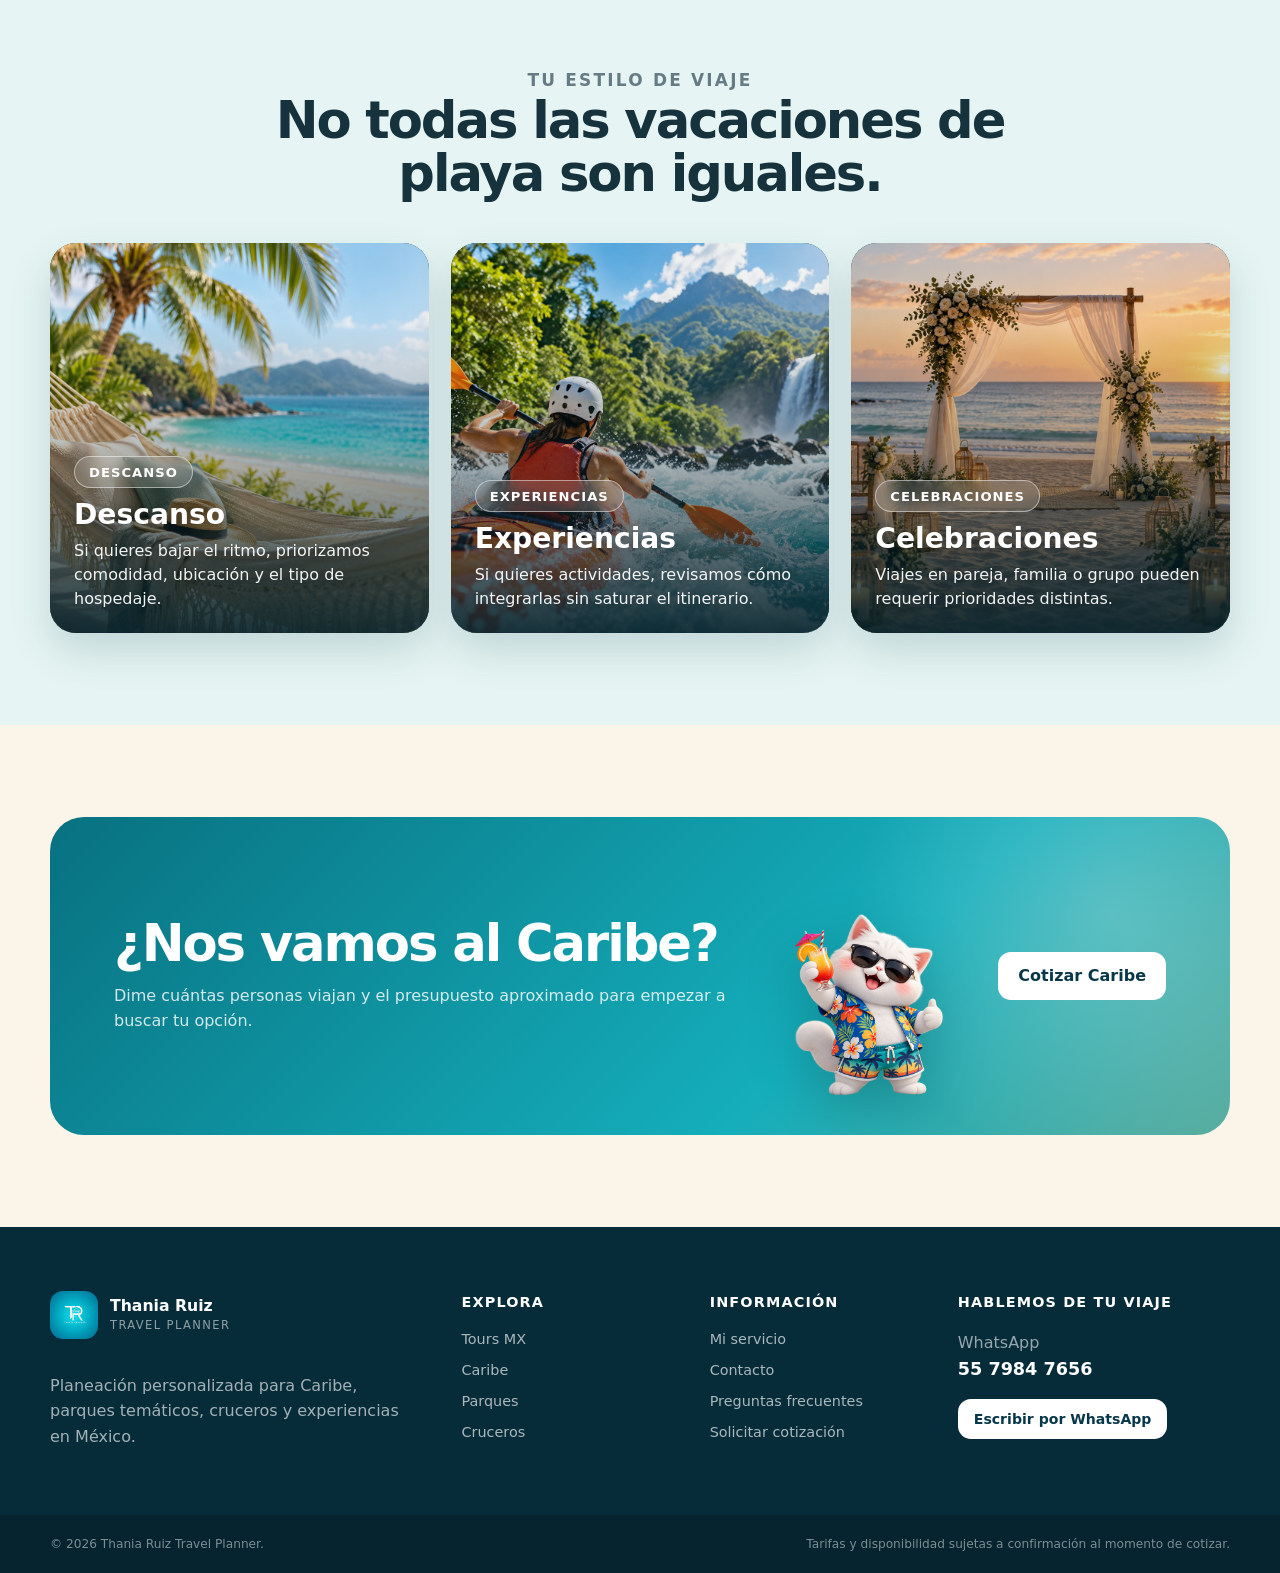
==== commit db7d2667: "Actualiza secciones visuales y contacto" ====
--- a/caribe.html
+++ b/caribe.html
@@ -100,6 +100,114 @@
       }
       body[data-page="caribe"] .caribe-cta-with-takito .btn {
         justify-self: start;
+      }
+    }
+  </style>
+
+
+  <style>
+    /* Caribe v6 · sección visual para estilos de viaje */
+    body[data-page="caribe"] .caribe-style-grid {
+      display:grid;
+      grid-template-columns:repeat(3, minmax(0,1fr));
+      gap:22px;
+    }
+
+    body[data-page="caribe"] .caribe-style-card {
+      position:relative;
+      min-height:390px;
+      overflow:hidden;
+      border-radius:26px;
+      background:#073849;
+      box-shadow:0 18px 42px rgba(7,59,73,.16);
+      isolation:isolate;
+    }
+
+    body[data-page="caribe"] .caribe-style-card img {
+      position:absolute;
+      inset:0;
+      width:100%;
+      height:100%;
+      object-fit:cover;
+      z-index:-3;
+      transition:transform .45s ease;
+    }
+
+    body[data-page="caribe"] .caribe-style-card:nth-child(1) img { object-position:center center; }
+    body[data-page="caribe"] .caribe-style-card:nth-child(2) img { object-position:center center; }
+    body[data-page="caribe"] .caribe-style-card:nth-child(3) img { object-position:center center; }
+
+    body[data-page="caribe"] .caribe-style-card::after {
+      content:"";
+      position:absolute;
+      inset:0;
+      z-index:-2;
+      background:linear-gradient(180deg, rgba(5,34,43,.05) 20%, rgba(5,34,43,.28) 52%, rgba(5,34,43,.92) 100%);
+    }
+
+    body[data-page="caribe"] .caribe-style-copy {
+      position:absolute;
+      left:24px;
+      right:24px;
+      bottom:22px;
+      z-index:2;
+      color:#fff;
+    }
+
+    body[data-page="caribe"] .caribe-style-chip {
+      display:inline-flex;
+      align-items:center;
+      min-height:32px;
+      padding:0 14px;
+      margin-bottom:12px;
+      border:1px solid rgba(255,255,255,.48);
+      border-radius:999px;
+      background:rgba(255,255,255,.14);
+      backdrop-filter:blur(7px);
+      font-size:.82rem;
+      font-weight:800;
+      letter-spacing:.08em;
+      text-transform:uppercase;
+    }
+
+    body[data-page="caribe"] .caribe-style-card h3 {
+      color:#fff;
+      margin:0 0 8px;
+      font-size:clamp(1.45rem, 2.2vw, 1.85rem);
+      line-height:1.08;
+      text-shadow:0 2px 12px rgba(0,0,0,.22);
+    }
+
+    body[data-page="caribe"] .caribe-style-card p {
+      color:rgba(255,255,255,.94);
+      margin:0;
+      line-height:1.5;
+      font-size:1rem;
+      text-shadow:0 2px 10px rgba(0,0,0,.22);
+    }
+
+    body[data-page="caribe"] .caribe-style-card:hover img {
+      transform:scale(1.045);
+    }
+
+    @media (max-width: 900px) {
+      body[data-page="caribe"] .caribe-style-grid {
+        grid-template-columns:1fr;
+      }
+      body[data-page="caribe"] .caribe-style-card {
+        min-height:340px;
+      }
+    }
+
+    @media (max-width: 560px) {
+      body[data-page="caribe"] .caribe-style-card {
+        min-height:320px;
+        border-radius:22px;
+      }
+      body[data-page="caribe"] .caribe-style-copy {
+        left:18px;
+        right:18px;
+        bottom:18px;
       }
     }
   </style>
@@ -117,11 +225,7 @@
 <a class="destination-card is-carousel punta" href="contacto.html#cotizar" aria-hidden="true"><div class="destination-copy"><span class="destination-badge">All inclusive</span><h3>Punta Cana</h3><p>Vacaciones enfocadas en resort, mar turquesa y días para disfrutar sin complicarte.</p><div class="destination-meta"><span>Resort</span><span>Familia</span><span>Pareja</span></div><span class="destination-cta">Cotizar Punta Cana →</span></div></a>
 <a class="destination-card is-carousel caribbean" href="contacto.html#cotizar" aria-hidden="true"><div class="destination-copy"><span class="destination-badge">Más opciones</span><h3>Más Caribe</h3><p>Cuéntame qué buscas y revisamos otras opciones disponibles según tu tipo de viaje.</p><div class="destination-meta"><span>Personalizado</span><span>Fechas flexibles</span><span>Asesoría</span></div><span class="destination-cta">Explorar opciones →</span></div></a>
 </div></div></div></section>
-<section class="section section-soft"><div class="container"><div class="section-head center reveal"><p class="eyebrow">Tu estilo de viaje</p><h2>No todas las vacaciones de playa son iguales.</h2></div><div class="info-grid">
-<div class="info-card reveal"><div class="mini-icon">☀</div><h3>Descanso</h3><p>Si quieres bajar el ritmo, priorizamos comodidad, ubicación y el tipo de hospedaje.</p></div>
-<div class="info-card reveal"><div class="mini-icon">◇</div><h3>Experiencias</h3><p>Si quieres actividades, revisamos cómo integrarlas sin saturar el itinerario.</p></div>
-<div class="info-card reveal"><div class="mini-icon">♡</div><h3>Celebraciones</h3><p>Viajes en pareja, familia o grupo pueden requerir prioridades distintas.</p></div>
-</div></div></section>
+<section class="section section-soft"><div class="container"><div class="section-head center reveal"><p class="eyebrow">Tu estilo de viaje</p><h2>No todas las vacaciones de playa son iguales.</h2></div><div class="caribe-style-grid"><article class="caribe-style-card reveal"><img src="assets/caribe-estilos/descanso-playa.png" alt="Hamaca y playa tranquila para descansar"><div class="caribe-style-copy"><span class="caribe-style-chip">Descanso</span><h3>Descanso</h3><p>Si quieres bajar el ritmo, priorizamos comodidad, ubicación y el tipo de hospedaje.</p></div></article><article class="caribe-style-card reveal"><img src="assets/caribe-estilos/experiencias-aventura.png" alt="Experiencia de kayak en un río de aguas rápidas"><div class="caribe-style-copy"><span class="caribe-style-chip">Experiencias</span><h3>Experiencias</h3><p>Si quieres actividades, revisamos cómo integrarlas sin saturar el itinerario.</p></div></article><article class="caribe-style-card reveal"><img src="assets/caribe-estilos/celebraciones-playa.png" alt="Montaje romántico para boda frente al mar"><div class="caribe-style-copy"><span class="caribe-style-chip">Celebraciones</span><h3>Celebraciones</h3><p>Viajes en pareja, familia o grupo pueden requerir prioridades distintas.</p></div></article></div></div></section>
 <section class="section"><div class="container"><div class="cta reveal caribe-cta-with-takito"><div class="cta-inner"><div class="cta-copy"><h2>¿Nos vamos al Caribe?</h2><p>Dime cuántas personas viajan y el presupuesto aproximado para empezar a buscar tu opción.</p></div><img class="cta-takito" src="assets/takito/takito-bebida.png" alt="Takito listo para unas vacaciones en el Caribe"><a class="btn btn-light" data-wa-message="Hola Thania, quiero cotizar un viaje al Caribe.">Cotizar Caribe</a></div></div></div></section>
 </main><footer id="site-footer"></footer><div class="whatsapp-companion">
     <img class="takito-peek" src="assets/takito-bravo.png" alt="" aria-hidden="true">
